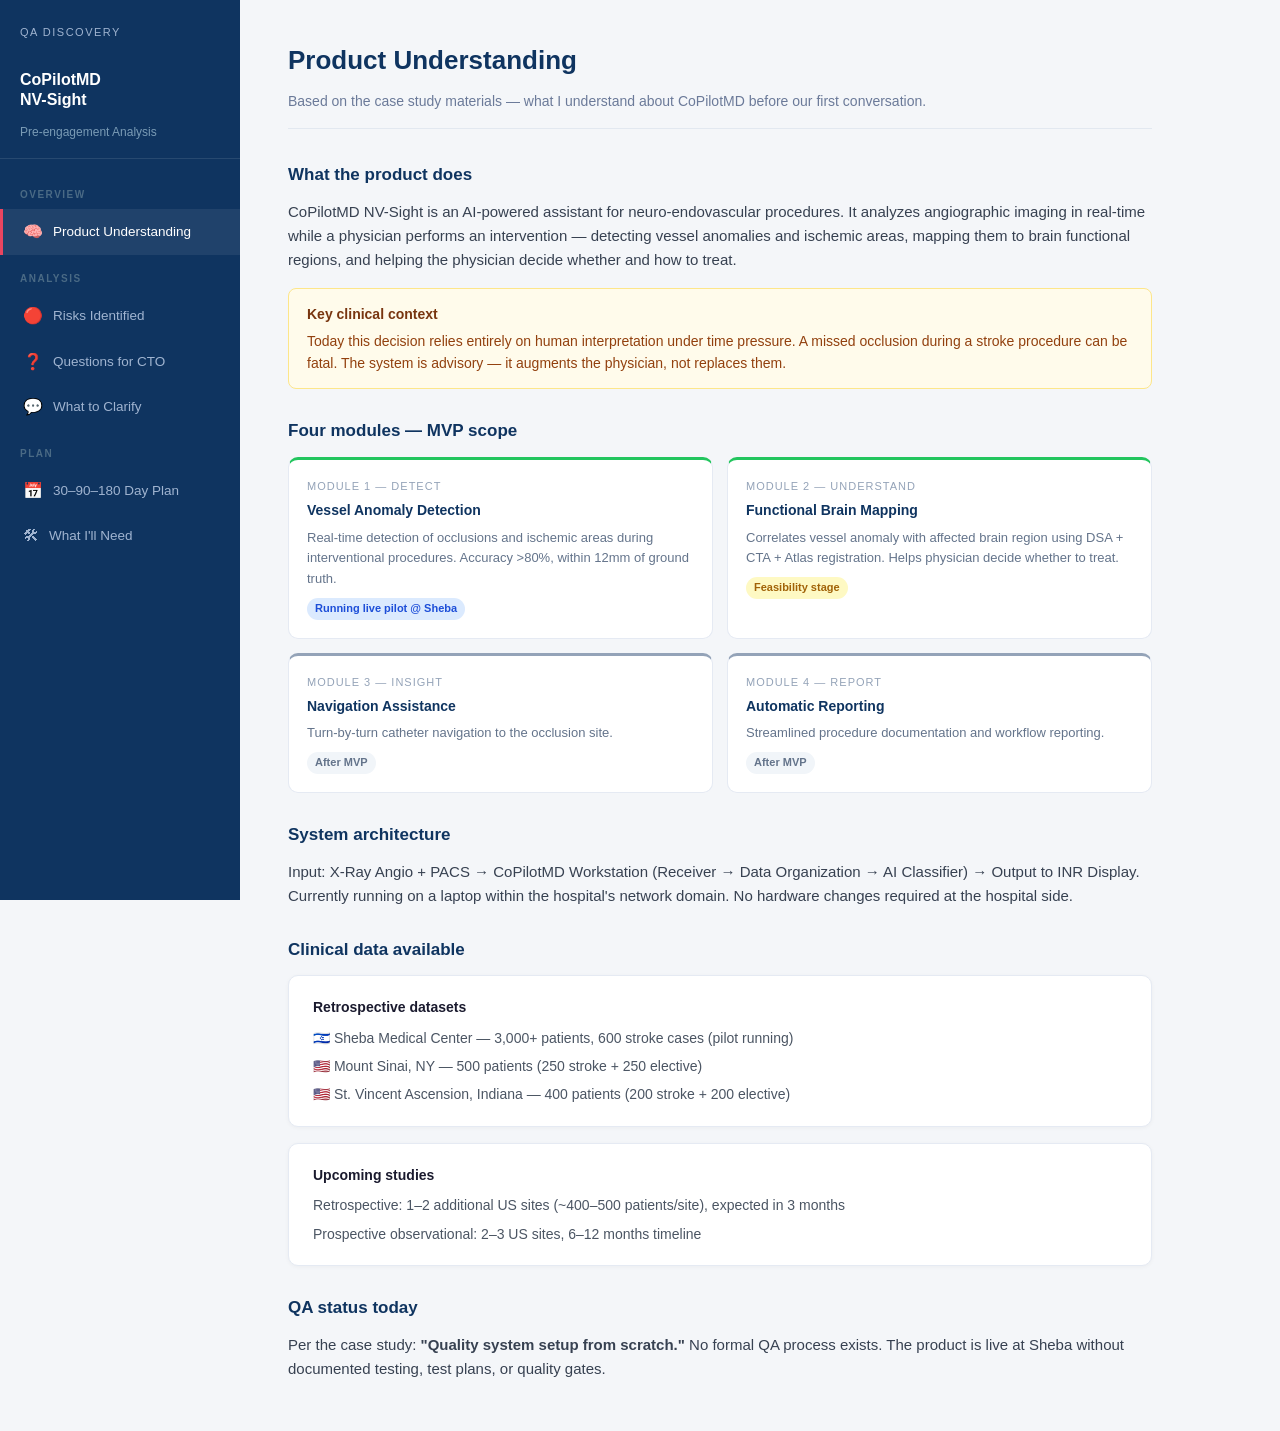
==== index.html @ 93deca75 "init" ====
<!DOCTYPE html>
<html lang="en">
<head>
  <meta charset="UTF-8" />
  <meta name="viewport" content="width=device-width, initial-scale=1.0"/>
  <title>CoPilotMD NV-Sight — QA Discovery & Analysis</title>
  <style>
    * { box-sizing: border-box; margin: 0; padding: 0; }

    body {
      font-family: -apple-system, BlinkMacSystemFont, 'Segoe UI', Roboto, sans-serif;
      background: #f4f6f9;
      color: #1a1a2e;
      font-size: 15px;
      line-height: 1.6;
    }

    /* SIDEBAR */
    .layout { display: flex; min-height: 100vh; }

    nav {
      width: 240px;
      min-width: 240px;
      background: #0f3460;
      color: #fff;
      padding: 0;
      position: sticky;
      top: 0;
      height: 100vh;
      overflow-y: auto;
    }

    .nav-header {
      padding: 24px 20px 16px;
      border-bottom: 1px solid rgba(255,255,255,0.1);
    }

    .nav-header .logo {
      font-size: 11px;
      text-transform: uppercase;
      letter-spacing: 1.5px;
      color: #a0b4d0;
      margin-bottom: 6px;
    }

    .nav-header h2 {
      font-size: 16px;
      font-weight: 700;
      color: #fff;
      line-height: 1.3;
    }

    .nav-header .subtitle {
      font-size: 12px;
      color: #7a9bb5;
      margin-top: 4px;
    }

    nav ul { list-style: none; padding: 12px 0; }

    nav ul li a {
      display: flex;
      align-items: center;
      gap: 10px;
      padding: 10px 20px;
      color: #a0b4d0;
      text-decoration: none;
      font-size: 13.5px;
      border-left: 3px solid transparent;
      transition: all 0.2s;
    }

    nav ul li a:hover,
    nav ul li a.active {
      color: #fff;
      background: rgba(255,255,255,0.07);
      border-left-color: #e94560;
    }

    nav ul li a .icon { font-size: 16px; }

    .nav-section-label {
      padding: 16px 20px 6px;
      font-size: 10px;
      text-transform: uppercase;
      letter-spacing: 1.5px;
      color: #4a6a85;
      font-weight: 600;
    }

    /* MAIN */
    main {
      flex: 1;
      padding: 40px 48px;
      max-width: 960px;
    }

    section { display: none; }
    section.active { display: block; }

    h1 {
      font-size: 26px;
      font-weight: 700;
      color: #0f3460;
      margin-bottom: 8px;
    }

    .section-desc {
      color: #6b7a99;
      margin-bottom: 32px;
      font-size: 14px;
      border-bottom: 1px solid #e2e8f0;
      padding-bottom: 16px;
    }

    h2 { font-size: 17px; font-weight: 700; color: #0f3460; margin: 28px 0 12px; }
    h3 { font-size: 14px; font-weight: 700; color: #1a1a2e; margin: 16px 0 6px; }

    p { margin-bottom: 10px; color: #374151; }

    /* CARDS */
    .card {
      background: #fff;
      border-radius: 10px;
      padding: 20px 24px;
      margin-bottom: 16px;
      border: 1px solid #e5eaf3;
      box-shadow: 0 1px 4px rgba(0,0,0,0.04);
    }

    .card-title {
      font-size: 14px;
      font-weight: 700;
      margin-bottom: 8px;
      display: flex;
      align-items: center;
      gap: 8px;
    }

    .card p { font-size: 14px; color: #4b5563; margin-bottom: 6px; }
    .card p:last-child { margin-bottom: 0; }

    /* RISKS */
    .risk-card { border-left: 4px solid #ccc; }
    .risk-card.critical { border-left-color: #ef4444; }
    .risk-card.high { border-left-color: #f59e0b; }
    .risk-card.medium { border-left-color: #3b82f6; }

    .badge {
      display: inline-block;
      font-size: 11px;
      font-weight: 700;
      padding: 2px 8px;
      border-radius: 20px;
      text-transform: uppercase;
      letter-spacing: 0.5px;
    }
    .badge.critical { background: #fee2e2; color: #dc2626; }
    .badge.high { background: #fef3c7; color: #d97706; }
    .badge.medium { background: #dbeafe; color: #2563eb; }

    .expect-box {
      background: #f0f9ff;
      border: 1px solid #bae6fd;
      border-radius: 6px;
      padding: 10px 14px;
      font-size: 13px;
      color: #0369a1;
      margin-top: 10px;
    }

    .expect-box strong { display: block; margin-bottom: 3px; color: #0c4a6e; }

    /* QUESTIONS */
    .q-priority { margin-bottom: 32px; }

    .q-card {
      background: #fff;
      border: 1px solid #e5eaf3;
      border-radius: 10px;
      padding: 18px 22px;
      margin-bottom: 12px;
      box-shadow: 0 1px 4px rgba(0,0,0,0.04);
    }

    .q-card .question {
      font-size: 14px;
      font-weight: 600;
      color: #1a1a2e;
      margin-bottom: 10px;
      font-style: italic;
    }

    .q-label {
      display: inline-flex;
      align-items: center;
      gap: 6px;
      font-size: 11px;
      font-weight: 700;
      text-transform: uppercase;
      letter-spacing: 0.5px;
      padding: 2px 8px;
      border-radius: 20px;
      margin-bottom: 10px;
    }
    .q-label.must { background: #fee2e2; color: #dc2626; }
    .q-label.important { background: #fef3c7; color: #d97706; }
    .q-label.nice { background: #dcfce7; color: #16a34a; }

    /* PLAN */
    .phase {
      background: #fff;
      border: 1px solid #e5eaf3;
      border-radius: 10px;
      margin-bottom: 16px;
      overflow: hidden;
      box-shadow: 0 1px 4px rgba(0,0,0,0.04);
    }

    .phase-header {
      padding: 14px 22px;
      font-weight: 700;
      font-size: 14px;
      display: flex;
      align-items: center;
      gap: 12px;
    }

    .phase-header.d30 { background: #eff6ff; color: #1d4ed8; }
    .phase-header.d90 { background: #f0fdf4; color: #15803d; }
    .phase-header.d180 { background: #faf5ff; color: #7e22ce; }

    .phase-body { padding: 16px 22px; }
    .phase-body ul { padding-left: 18px; }
    .phase-body ul li { font-size: 14px; color: #374151; margin-bottom: 6px; }

    .variant-tabs {
      display: flex;
      gap: 8px;
      margin-bottom: 20px;
      flex-wrap: wrap;
    }

    .vtab {
      padding: 8px 18px;
      border-radius: 6px;
      border: 2px solid #e5eaf3;
      background: #fff;
      cursor: pointer;
      font-size: 13px;
      font-weight: 600;
      color: #6b7a99;
      transition: all 0.2s;
    }
    .vtab.active { border-color: #0f3460; color: #0f3460; background: #eff6ff; }

    .variant-content { display: none; }
    .variant-content.active { display: block; }

    /* NEEDS */
    .needs-grid {
      display: grid;
      grid-template-columns: 1fr 1fr;
      gap: 16px;
      margin-bottom: 16px;
    }

    @media (max-width: 700px) {
      .needs-grid { grid-template-columns: 1fr; }
      main { padding: 24px 20px; }
      nav { width: 200px; min-width: 200px; }
    }

    /* CLARIFY */
    .clarify-item {
      background: #fff;
      border: 1px solid #e5eaf3;
      border-radius: 10px;
      padding: 18px 22px;
      margin-bottom: 12px;
    }

    .clarify-item .topic {
      font-weight: 700;
      font-size: 14px;
      color: #0f3460;
      margin-bottom: 6px;
    }

    .tag {
      display: inline-block;
      font-size: 11px;
      padding: 2px 8px;
      border-radius: 4px;
      background: #f1f5f9;
      color: #475569;
      margin-right: 6px;
      margin-bottom: 8px;
    }

    /* OVERVIEW */
    .module-grid {
      display: grid;
      grid-template-columns: 1fr 1fr;
      gap: 14px;
      margin-bottom: 24px;
    }

    .module-card {
      background: #fff;
      border: 1px solid #e5eaf3;
      border-radius: 10px;
      padding: 18px;
    }

    .module-card .num {
      font-size: 11px;
      text-transform: uppercase;
      letter-spacing: 1px;
      color: #94a3b8;
      margin-bottom: 4px;
    }

    .module-card h3 { margin: 0 0 6px; font-size: 14px; color: #0f3460; }
    .module-card p { font-size: 13px; color: #64748b; margin: 0; }

    .module-card.mvp { border-top: 3px solid #22c55e; }
    .module-card.roadmap { border-top: 3px solid #94a3b8; }

    .status-pill {
      display: inline-block;
      font-size: 11px;
      padding: 2px 8px;
      border-radius: 20px;
      font-weight: 600;
      margin-top: 8px;
    }
    .status-pill.done { background: #dcfce7; color: #16a34a; }
    .status-pill.feasibility { background: #fef9c3; color: #a16207; }
    .status-pill.pilot { background: #dbeafe; color: #1d4ed8; }
    .status-pill.after { background: #f1f5f9; color: #64748b; }

    .highlight-box {
      background: #fffbeb;
      border: 1px solid #fde68a;
      border-radius: 8px;
      padding: 14px 18px;
      margin: 16px 0;
      font-size: 14px;
      color: #92400e;
    }

    .highlight-box strong { display: block; margin-bottom: 4px; color: #78350f; }
  </style>
</head>
<body>

<div class="layout">

  <!-- SIDEBAR -->
  <nav>
    <div class="nav-header">
      <div class="logo">QA Discovery</div>
      <h2>CoPilotMD<br>NV-Sight</h2>
      <div class="subtitle">Pre-engagement Analysis</div>
    </div>
    <ul>
      <li class="nav-section-label">Overview</li>
      <li><a href="#" class="active" onclick="show('overview', this)"><span class="icon">🧠</span> Product Understanding</a></li>

      <li class="nav-section-label">Analysis</li>
      <li><a href="#" onclick="show('risks', this)"><span class="icon">🔴</span> Risks Identified</a></li>
      <li><a href="#" onclick="show('questions', this)"><span class="icon">❓</span> Questions for CTO</a></li>
      <li><a href="#" onclick="show('clarify', this)"><span class="icon">💬</span> What to Clarify</a></li>

      <li class="nav-section-label">Plan</li>
      <li><a href="#" onclick="show('plan', this)"><span class="icon">📅</span> 30–90–180 Day Plan</a></li>
      <li><a href="#" onclick="show('needs', this)"><span class="icon">🛠</span> What I'll Need</a></li>
    </ul>
  </nav>

  <!-- MAIN -->
  <main>

    <!-- OVERVIEW -->
    <section id="overview" class="active">
      <h1>Product Understanding</h1>
      <p class="section-desc">Based on the case study materials — what I understand about CoPilotMD before our first conversation.</p>

      <h2>What the product does</h2>
      <p>CoPilotMD NV-Sight is an AI-powered assistant for neuro-endovascular procedures. It analyzes angiographic imaging in real-time while a physician performs an intervention — detecting vessel anomalies and ischemic areas, mapping them to brain functional regions, and helping the physician decide whether and how to treat.</p>

      <div class="highlight-box">
        <strong>Key clinical context</strong>
        Today this decision relies entirely on human interpretation under time pressure. A missed occlusion during a stroke procedure can be fatal. The system is advisory — it augments the physician, not replaces them.
      </div>

      <h2>Four modules — MVP scope</h2>
      <div class="module-grid">
        <div class="module-card mvp">
          <div class="num">Module 1 — DETECT</div>
          <h3>Vessel Anomaly Detection</h3>
          <p>Real-time detection of occlusions and ischemic areas during interventional procedures. Accuracy &gt;80%, within 12mm of ground truth.</p>
          <span class="status-pill pilot">Running live pilot @ Sheba</span>
        </div>
        <div class="module-card mvp">
          <div class="num">Module 2 — UNDERSTAND</div>
          <h3>Functional Brain Mapping</h3>
          <p>Correlates vessel anomaly with affected brain region using DSA + CTA + Atlas registration. Helps physician decide whether to treat.</p>
          <span class="status-pill feasibility">Feasibility stage</span>
        </div>
        <div class="module-card roadmap">
          <div class="num">Module 3 — INSIGHT</div>
          <h3>Navigation Assistance</h3>
          <p>Turn-by-turn catheter navigation to the occlusion site.</p>
          <span class="status-pill after">After MVP</span>
        </div>
        <div class="module-card roadmap">
          <div class="num">Module 4 — REPORT</div>
          <h3>Automatic Reporting</h3>
          <p>Streamlined procedure documentation and workflow reporting.</p>
          <span class="status-pill after">After MVP</span>
        </div>
      </div>

      <h2>System architecture</h2>
      <p>Input: X-Ray Angio + PACS → CoPilotMD Workstation (Receiver → Data Organization → AI Classifier) → Output to INR Display. Currently running on a laptop within the hospital's network domain. No hardware changes required at the hospital side.</p>

      <h2>Clinical data available</h2>
      <div class="card">
        <div class="card-title">Retrospective datasets</div>
        <p>🇮🇱 Sheba Medical Center — 3,000+ patients, 600 stroke cases (pilot running)</p>
        <p>🇺🇸 Mount Sinai, NY — 500 patients (250 stroke + 250 elective)</p>
        <p>🇺🇸 St. Vincent Ascension, Indiana — 400 patients (200 stroke + 200 elective)</p>
      </div>
      <div class="card">
        <div class="card-title">Upcoming studies</div>
        <p>Retrospective: 1–2 additional US sites (~400–500 patients/site), expected in 3 months</p>
        <p>Prospective observational: 2–3 US sites, 6–12 months timeline</p>
      </div>

      <h2>QA status today</h2>
      <p>Per the case study: <strong>"Quality system setup from scratch."</strong> No formal QA process exists. The product is live at Sheba without documented testing, test plans, or quality gates.</p>
    </section>

    <!-- RISKS -->
    <section id="risks">
      <h1>Risks Identified</h1>
      <p class="section-desc">Based on the case study analysis — before our first conversation. Each risk has an expected answer and what it means for the QA plan.</p>

      <h2>🔴 Critical</h2>

      <div class="card risk-card critical">
        <div class="card-title"><span class="badge critical">Critical</span> Training = Validation Dataset</div>
        <p>The reported 80% accuracy may have been measured on the same data the model was trained on. If true — this number is not validated and cannot be used in an FDA submission.</p>
        <p><strong>Why it matters:</strong> FDA requires an independent validation set. US retrospective data (Mount Sinai, St. Vincent) must serve this role — and we need to confirm the model hasn't seen it during training.</p>
        <div class="expect-box">
          <strong>Expected answer from CTO:</strong>
          Likely partial overlap. This is typical for early-stage startups. Not a catastrophe — but a gap that must be closed before submission.
        </div>
      </div>

      <div class="card risk-card critical">
        <div class="card-title"><span class="badge critical">Critical</span> System in Clinic Without QA</div>
        <p>Sheba pilot is live with real patients and no formal testing documentation. Any incident — even minor — creates regulatory and reputational exposure.</p>
        <p><strong>First action:</strong> Baseline audit. Document current system state, capture all known issues from the pilot, create a formal issue log from informal feedback.</p>
        <div class="expect-box">
          <strong>Expected answer from CTO:</strong>
          "We know — that's why we're hiring." The goal is to get this acknowledged and move immediately to baseline documentation.
        </div>
      </div>

      <h2>🟡 High</h2>

      <div class="card risk-card high">
        <div class="card-title"><span class="badge high">High</span> Module 2 on Feasibility</div>
        <p>MVP requires both Module 1 and Module 2. Module 2 is still proving technical feasibility — image registration between DSA, CTA and brain atlas. If it doesn't stabilize on time, the entire MVP timeline shifts.</p>
        <div class="expect-box">
          <strong>Expected answer from CTO:</strong>
          No firm timeline. This is the honest answer for a feasibility-stage component. Plan must treat Module 2 as a milestone-gated dependency, not a fixed date.
        </div>
      </div>

      <div class="card risk-card high">
        <div class="card-title"><span class="badge high">High</span> Laptop as Production Hardware</div>
        <p>The system runs on a laptop in the hospital domain. Overheating, network loss, or freeze during a procedure is a real failure scenario. This is not a stable production environment for a medical device.</p>
        <div class="expect-box">
          <strong>Expected answer from CTO:</strong>
          Temporary solution for pilot. Need to confirm target architecture for US commercialization — dedicated on-premise server is most likely.
        </div>
      </div>

      <div class="card risk-card high">
        <div class="card-title"><span class="badge high">High</span> Each Hospital = New Integration</div>
        <p>"No hardware changes" is a marketing statement. Each US site has different PACS, different angiography systems, different network configurations. Without a site acceptance testing protocol, every new connection is a risk.</p>
        <div class="expect-box">
          <strong>Expected answer from CTO:</strong>
          Tested at Sheba, possibly 1–2 others. A formal compatibility matrix and site acceptance protocol doesn't exist yet.
        </div>
      </div>

      <h2>🔵 Medium</h2>

      <div class="card risk-card medium">
        <div class="card-title"><span class="badge medium">Medium</span> Ground Truth Annotation Status</div>
        <p>Validation requires clinically annotated data — a radiologist or neurologist confirming what the ground truth is for each case. Without completed annotation, validation cannot start.</p>
        <div class="expect-box">
          <strong>Expected answer from CTO:</strong>
          Partially annotated. This may be the critical path bottleneck for the entire validation plan.
        </div>
      </div>

      <div class="card risk-card medium">
        <div class="card-title"><span class="badge medium">Medium</span> No Regulatory Consultant</div>
        <p>No confirmed FDA or regulatory advisor on the team. Without one, QA documentation may be built in the wrong format or missing key requirements for submission.</p>
        <div class="expect-box">
          <strong>Expected answer from CTO:</strong>
          Not yet engaged. Engaging a regulatory consultant should be part of the 30-day plan.
        </div>
      </div>

      <div class="card risk-card medium">
        <div class="card-title"><span class="badge medium">Medium</span> IRB Approval & Data De-identification</div>
        <p>Using patient imaging data requires IRB approval and proper de-identification per HIPAA standards. This is a compliance prerequisite for FDA submission.</p>
        <div class="expect-box">
          <strong>Expected answer from CTO:</strong>
          Should be in place — hospitals wouldn't participate otherwise. But needs formal confirmation and documentation.
        </div>
      </div>
    </section>

    <!-- QUESTIONS -->
    <section id="questions">
      <h1>Questions for CTO</h1>
      <p class="section-desc">Prioritized questions for our first meeting. Critical ones first — these directly affect what the test assignment should contain and how the QA plan is structured.</p>

      <div class="q-priority">
        <h2>🔴 Must Ask</h2>

        <div class="q-card">
          <span class="q-label must">Must Ask</span>
          <div class="question">"What format do you expect for the test assignment — slides, document, live walkthrough?"</div>
          <div class="expect-box">
            <strong>Expected:</strong> Slides. Needed to calibrate depth and time investment before building the deliverable.
          </div>
        </div>

        <div class="q-card">
          <span class="q-label must">Must Ask</span>
          <div class="question">"Who will be in the panel — CTO only, or CEO and others?"</div>
          <div class="expect-box">
            <strong>Expected:</strong> CTO + CEO minimum. Changes the balance between technical depth and business framing.
          </div>
        </div>

        <div class="q-card">
          <span class="q-label must">Must Ask</span>
          <div class="question">"Was the model validated on the same dataset it was trained on, or an independent holdout set?"</div>
          <div class="expect-box">
            <strong>Expected:</strong> Likely same or overlapping. This is the first critical gap for FDA — must be resolved before claiming 80% accuracy in any submission.
          </div>
        </div>

        <div class="q-card">
          <span class="q-label must">Must Ask</span>
          <div class="question">"Were clinical datasets from all three sites collected under IRB approval and properly de-identified?"</div>
          <div class="expect-box">
            <strong>Expected:</strong> Yes. But needs formal confirmation — this is a compliance prerequisite, not an assumption.
          </div>
        </div>

        <div class="q-card">
          <span class="q-label must">Must Ask</span>
          <div class="question">"Do you have an FDA contact or regulatory consultant engaged, or is that still open?"</div>
          <div class="expect-box">
            <strong>Expected:</strong> Not yet. Determines how much QA will define the regulatory path vs. following an existing one.
          </div>
        </div>

        <div class="q-card">
          <span class="q-label must">Must Ask</span>
          <div class="question">"Is there a bug log or informal feedback list from the Sheba pilot — what physicians noticed, what didn't work?"</div>
          <div class="expect-box">
            <strong>Expected:</strong> Informal list in chats or in someone's head. This is the first QA backlog — real issues from real usage.
          </div>
        </div>
      </div>

      <div class="q-priority">
        <h2>🟡 Important</h2>

        <div class="q-card">
          <span class="q-label important">Important</span>
          <div class="question">"What makes up the remaining 10% until Module 1 is MVP-ready?"</div>
          <div class="expect-box">
            <strong>Expected:</strong> Edge cases or integration issues. Tells us where to focus testing first.
          </div>
        </div>

        <div class="q-card">
          <span class="q-label important">Important</span>
          <div class="question">"Is the laptop a temporary pilot solution or the target architecture for US commercialization?"</div>
          <div class="expect-box">
            <strong>Expected:</strong> Temporary. If architecture changes, performance and reliability testing must be redone.
          </div>
        </div>

        <div class="q-card">
          <span class="q-label important">Important</span>
          <div class="question">"What's the realistic timeline for Module 2 stable version — when can QA start on it?"</div>
          <div class="expect-box">
            <strong>Expected:</strong> 1–2 months, maybe more. Module 2 testing is milestone-gated, not date-gated.
          </div>
        </div>

        <div class="q-card">
          <span class="q-label important">Important</span>
          <div class="question">"Are the clinical datasets from all sites fully annotated with ground truth by clinical experts?"</div>
          <div class="expect-box">
            <strong>Expected:</strong> Partially. Annotation completion is potentially the critical path for the entire validation plan.
          </div>
        </div>

        <div class="q-card">
          <span class="q-label important">Important</span>
          <div class="question">"What's the target timeline for US commercialization?"</div>
          <div class="expect-box">
            <strong>Expected:</strong> 12–18 months. Determines what needs to be ready at 180 days vs. what can come after.
          </div>
        </div>

        <div class="q-card">
          <span class="q-label important">Important</span>
          <div class="question">"Is there a possibility to add a junior QA resource — even part-time — for the first 3 months?"</div>
          <div class="expect-box">
            <strong>Expected:</strong> Probably not. But the answer determines which of the three engagement variants is realistic.
          </div>
        </div>
      </div>

      <div class="q-priority">
        <h2>🟢 Good to Know</h2>

        <div class="q-card">
          <span class="q-label nice">Good to Know</span>
          <div class="question">"Is the 12mm from Ground Truth requirement internally defined or from a regulatory/competitor benchmark?"</div>
          <div class="expect-box">
            <strong>Expected:</strong> Internal. Needed to assess whether it aligns with FDA expectations.
          </div>
        </div>

        <div class="q-card">
          <span class="q-label nice">Good to Know</span>
          <div class="question">"Which PACS and angiography systems have you integrated with and tested so far?"</div>
          <div class="expect-box">
            <strong>Expected:</strong> Sheba configuration only. Tells us how wide the compatibility matrix needs to be for US sites.
          </div>
        </div>

        <div class="q-card">
          <span class="q-label nice">Good to Know</span>
          <div class="question">"Is the prospective observational study designed with regulatory intent, or purely clinical?"</div>
          <div class="expect-box">
            <strong>Expected:</strong> Purely clinical for now. If structured correctly from the start, it can feed the FDA submission package.
          </div>
        </div>
      </div>
    </section>

    <!-- CLARIFY -->
    <section id="clarify">
      <h1>What to Clarify at the Meeting</h1>
      <p class="section-desc">Topics to address upfront — shows product understanding and sets honest expectations for both sides.</p>

      <div class="clarify-item">
        <div class="topic">Scope of the role — what do you actually need first?</div>
        <span class="tag">Expectation alignment</span>
        <p>I see multiple layers of work: regulatory QA for FDA submission, clinical data validation, standard QA process for the team, and operational testing of the running pilot. All important — but not all at once.</p>
        <p><strong>My question:</strong> What's critical in the first 30 days and what can wait? Your answer determines the plan variant.</p>
      </div>

      <div class="clarify-item">
        <div class="topic">The Sheba pilot — asset and risk simultaneously</div>
        <span class="tag">Immediate action</span>
        <p>Running live without documented QA is a regulatory exposure. First action is a baseline audit — document current state, capture all known issues, create a formal log from informal feedback. This is protection, not criticism.</p>
      </div>

      <div class="clarify-item">
        <div class="topic">Patient data compliance</div>
        <span class="tag">Compliance</span>
        <p>Using patient imaging data from three hospitals requires IRB approval and HIPAA-compliant de-identification. Before building a validation protocol, we need confirmation this is in place. If not — it's the first thing to fix.</p>
      </div>

      <div class="clarify-item">
        <div class="topic">Regulatory consultant — who defines what FDA needs?</div>
        <span class="tag">Regulatory</span>
        <p>I build the QA system. A regulatory consultant tells us what FDA needs to see in the submission package. Without that input, there's a risk of building the right documents in the wrong format. Engaging one should be part of the 30-day plan.</p>
      </div>

      <div class="clarify-item">
        <div class="topic">If they ask "how long will this take?"</div>
        <span class="tag">Timeline</span>
        <p>The right question is not how long — it's what do you need by when. Three options depending on available resources. All lead to submission-readiness, but at different speeds and with different tradeoffs.</p>
      </div>
    </section>

    <!-- PLAN -->
    <section id="plan">
      <h1>30–90–180 Day Plan</h1>
      <p class="section-desc">Three variants depending on available resources. All lead to FDA submission-readiness. The right choice depends on team structure and what's critical first.</p>

      <div class="variant-tabs">
        <div class="vtab active" onclick="showVariant('a', this)">Variant A — Regulatory First</div>
        <div class="vtab" onclick="showVariant('b', this)">Variant B — QA Process First</div>
        <div class="vtab" onclick="showVariant('c', this)">Variant C — Parallel Tracks</div>
      </div>

      <!-- VARIANT A -->
      <div class="variant-content active" id="va">
        <div class="highlight-box">
          <strong>Best when:</strong> FDA submission is the #1 priority and no junior QA resource is available. Team accepts 2 months without a formal QA process in exchange for faster regulatory readiness.
        </div>

        <div class="phase">
          <div class="phase-header d30">📅 Days 1–30 — Discovery + Regulatory Foundation</div>
          <div class="phase-body">
            <ul>
              <li>Deep product discovery — architecture, data pipeline, clinical use cases</li>
              <li>Baseline audit of Sheba pilot — document current state, capture known issues</li>
              <li>Study FDA SaMD guidance, IEC 62304, ISO 14971 — understand what's required</li>
              <li>Engage regulatory consultant — confirm submission path and format</li>
              <li>Draft Risk Management Plan skeleton (ISO 14971)</li>
            </ul>
            <p style="margin-top:12px; font-size:13px; color:#6b7a99;"><em>Why this long: regulatory is a new domain. Month 1 is an investment in building the right foundation. Without understanding FDA requirements, every document may need to be rewritten.</em></p>
          </div>
        </div>

        <div class="phase">
          <div class="phase-header d90">📅 Days 31–90 — QMS + Validation Protocol</div>
          <div class="phase-body">
            <ul>
              <li>Quality Management System operational — SOPs, document control, change management</li>
              <li>Risk Management File in draft (ISO 14971)</li>
              <li>Traceability Matrix: requirements → design → verification → validation</li>
              <li>Validation Protocol for Module 1a ready</li>
              <li>Run validation on independent US datasets (Mount Sinai, St. Vincent)</li>
              <li>Standard QA process for team (bug tracking, severity matrix, release criteria)</li>
            </ul>
            <p style="margin-top:12px; font-size:13px; color:#6b7a99;"><em>Clinical data annotation timeline affects this — if ground truth isn't complete, validation can't run. This may be the critical path bottleneck.</em></p>
          </div>
        </div>

        <div class="phase">
          <div class="phase-header d180">📅 Days 91–180 — Submission-Ready Package</div>
          <div class="phase-body">
            <ul>
              <li>Clinical validation complete — reports ready for Module 1a (and Module 2 if stable)</li>
              <li>Design History File (DHF) complete</li>
              <li>Pre-submission meeting with FDA</li>
              <li>510(k) submission package assembled</li>
              <li>Site Acceptance Testing Protocol ready for US hospital onboarding</li>
            </ul>
          </div>
        </div>
      </div>

      <!-- VARIANT B -->
      <div class="variant-content" id="vb">
        <div class="highlight-box">
          <strong>Best when:</strong> Team needs a working QA process immediately. Regulatory path can follow. Note: FDA submission will come ~3 months later than Variant A. Not recommended as primary path.
        </div>

        <div class="phase">
          <div class="phase-header d30">📅 Days 1–30 — QA Process Live</div>
          <div class="phase-body">
            <ul>
              <li>Test Strategy agreed and signed off</li>
              <li>Bug tracking configured — workflows, severity matrix, reporting</li>
              <li>Bug reporting standards documented</li>
              <li>Baseline audit of Sheba pilot</li>
              <li>First test cases for Module 1a core flow</li>
            </ul>
          </div>
        </div>

        <div class="phase">
          <div class="phase-header d90">📅 Days 31–90 — Full QA Process + First Metrics</div>
          <div class="phase-body">
            <ul>
              <li>Test plans and test cases for all MVP scope (Module 1a + Module 2 when stable)</li>
              <li>Release readiness criteria agreed</li>
              <li>Baseline metrics established (defect escape rate, coverage, regression pass rate)</li>
              <li>Begin regulatory study — what FDA needs and in what format</li>
            </ul>
          </div>
        </div>

        <div class="phase">
          <div class="phase-header d180">📅 Days 91–180 — QMS + Validation Start</div>
          <div class="phase-body">
            <ul>
              <li>QMS established (starts ~month 3–4)</li>
              <li>Validation protocol ready and running</li>
              <li>FDA submission readiness: months 9–10 (not 6–7)</li>
            </ul>
            <p style="margin-top:12px; font-size:13px; color:#dc2626;"><em>⚠️ This variant delays FDA submission by ~3 months compared to Variant A. Likely not acceptable given US commercialization timeline.</em></p>
          </div>
        </div>
      </div>

      <!-- VARIANT C -->
      <div class="variant-content" id="vc">
        <div class="highlight-box">
          <strong>Best when:</strong> A junior QA resource can be added. Optimal outcome — regulatory and operational QA run in parallel. Same submission timeline as Variant A with a working QA process from day 30.
        </div>

        <div class="phase">
          <div class="phase-header d30">📅 Days 1–30 — Two Tracks in Parallel</div>
          <div class="phase-body">
            <ul>
              <li><strong>Track 1 (Me):</strong> Regulatory discovery, baseline audit, Risk Management Plan skeleton</li>
              <li><strong>Track 2 (Junior QA under my guidance):</strong> Bug tracking setup, first test cases from my templates, standard QA process</li>
            </ul>
            <p style="margin-top:12px; font-size:13px; color:#6b7a99;"><em>Junior QA needs from day 1. Without that resource this variant doesn't work — fall back to Variant A.</em></p>
          </div>
        </div>

        <div class="phase">
          <div class="phase-header d90">📅 Days 31–90 — Both Tracks Running</div>
          <div class="phase-body">
            <ul>
              <li>QMS operational + Validation Protocol ready (Track 1)</li>
              <li>Full QA process running, metrics baseline established (Track 2)</li>
              <li>Clinical validation running on US datasets</li>
            </ul>
          </div>
        </div>

        <div class="phase">
          <div class="phase-header d180">📅 Days 91–180 — Submission-Ready + Handoff</div>
          <div class="phase-body">
            <ul>
              <li>DHF complete, submission package ready</li>
              <li>Trained junior QA continues operational work in part-time phase</li>
              <li>Same FDA readiness timeline as Variant A</li>
            </ul>
          </div>
        </div>
      </div>
    </section>

    <!-- NEEDS -->
    <section id="needs">
      <h1>What I'll Need</h1>
      <p class="section-desc">To build a QA plan that actually works — these are the resources, access, and people required from day one.</p>

      <h2>People</h2>
      <div class="needs-grid">
        <div class="card">
          <div class="card-title">🩺 Clinical Expert</div>
          <p>Single source of truth for clinical correctness. Who is the physician/radiologist who approves that a functional brain mapping output is clinically correct — not just algorithmically accurate? This person is essential for validation.</p>
        </div>
        <div class="card">
          <div class="card-title">⚖️ Regulatory Consultant</div>
          <p>They define what FDA needs in the submission package. I build the QA system that produces it. Without this person, there's a risk of building correct documents in the wrong format.</p>
        </div>
        <div class="card">
          <div class="card-title">👨‍💻 Engineering Access</div>
          <p>Direct access to developers to understand the pipeline architecture — Receiver, Organization, AI Classifier, Output. Need to understand failure modes at each stage.</p>
        </div>
        <div class="card">
          <div class="card-title">👶 Junior QA (Variant C only)</div>
          <p>To run parallel tracks — operational QA process while I focus on regulatory. Even part-time for 3 months would significantly accelerate the plan.</p>
        </div>
      </div>

      <h2>Data & Systems</h2>
      <div class="needs-grid">
        <div class="card">
          <div class="card-title">🗄️ Retrospective Data Access</div>
          <p>Access to the datasets from all three sites — Sheba, Mount Sinai, St. Vincent. With annotation status and IRB documentation confirmed.</p>
        </div>
        <div class="card">
          <div class="card-title">🖥️ Test Environment</div>
          <p>Dedicated test instance with the same hardware configuration as Sheba production. Cannot test on the live clinical system. Even remote access to a replica machine works.</p>
        </div>
        <div class="card">
          <div class="card-title">🐛 Bug Tracking Tool</div>
          <p>Jira or equivalent — configured for QA workflows, severity/priority matrix, and reporting. If already exists, needs QA-specific configuration.</p>
        </div>
        <div class="card">
          <div class="card-title">📋 Existing Documentation</div>
          <p>Everything that exists — product requirements, architectural diagrams, clinical study protocols, IRB approvals, any informal test notes. Starting point for remediation.</p>
        </div>
      </div>

      <h2>Reference Access</h2>
      <div class="card">
        <div class="card-title">🔍 Competitor Product Access</div>
        <p>AiDOC, Viz.ai are mentioned as UX benchmarks in the product requirements. Need at minimum their documentation, demo access, or FDA 510(k) public filings to understand what "substantial equivalence" means for our submission. Public 510(k) summaries are available on FDA website — these are free and very informative.</p>
      </div>
    </section>

  </main>
</div>

<script>
  function show(id, el) {
    document.querySelectorAll('section').forEach(s => s.classList.remove('active'));
    document.querySelectorAll('nav a').forEach(a => a.classList.remove('active'));
    document.getElementById(id).classList.add('active');
    el.classList.add('active');
    event.preventDefault();
  }

  function showVariant(v, el) {
    document.querySelectorAll('.variant-content').forEach(c => c.classList.remove('active'));
    document.querySelectorAll('.vtab').forEach(t => t.classList.remove('active'));
    document.getElementById('v' + v).classList.add('active');
    el.classList.add('active');
  }
</script>

</body>
</html>
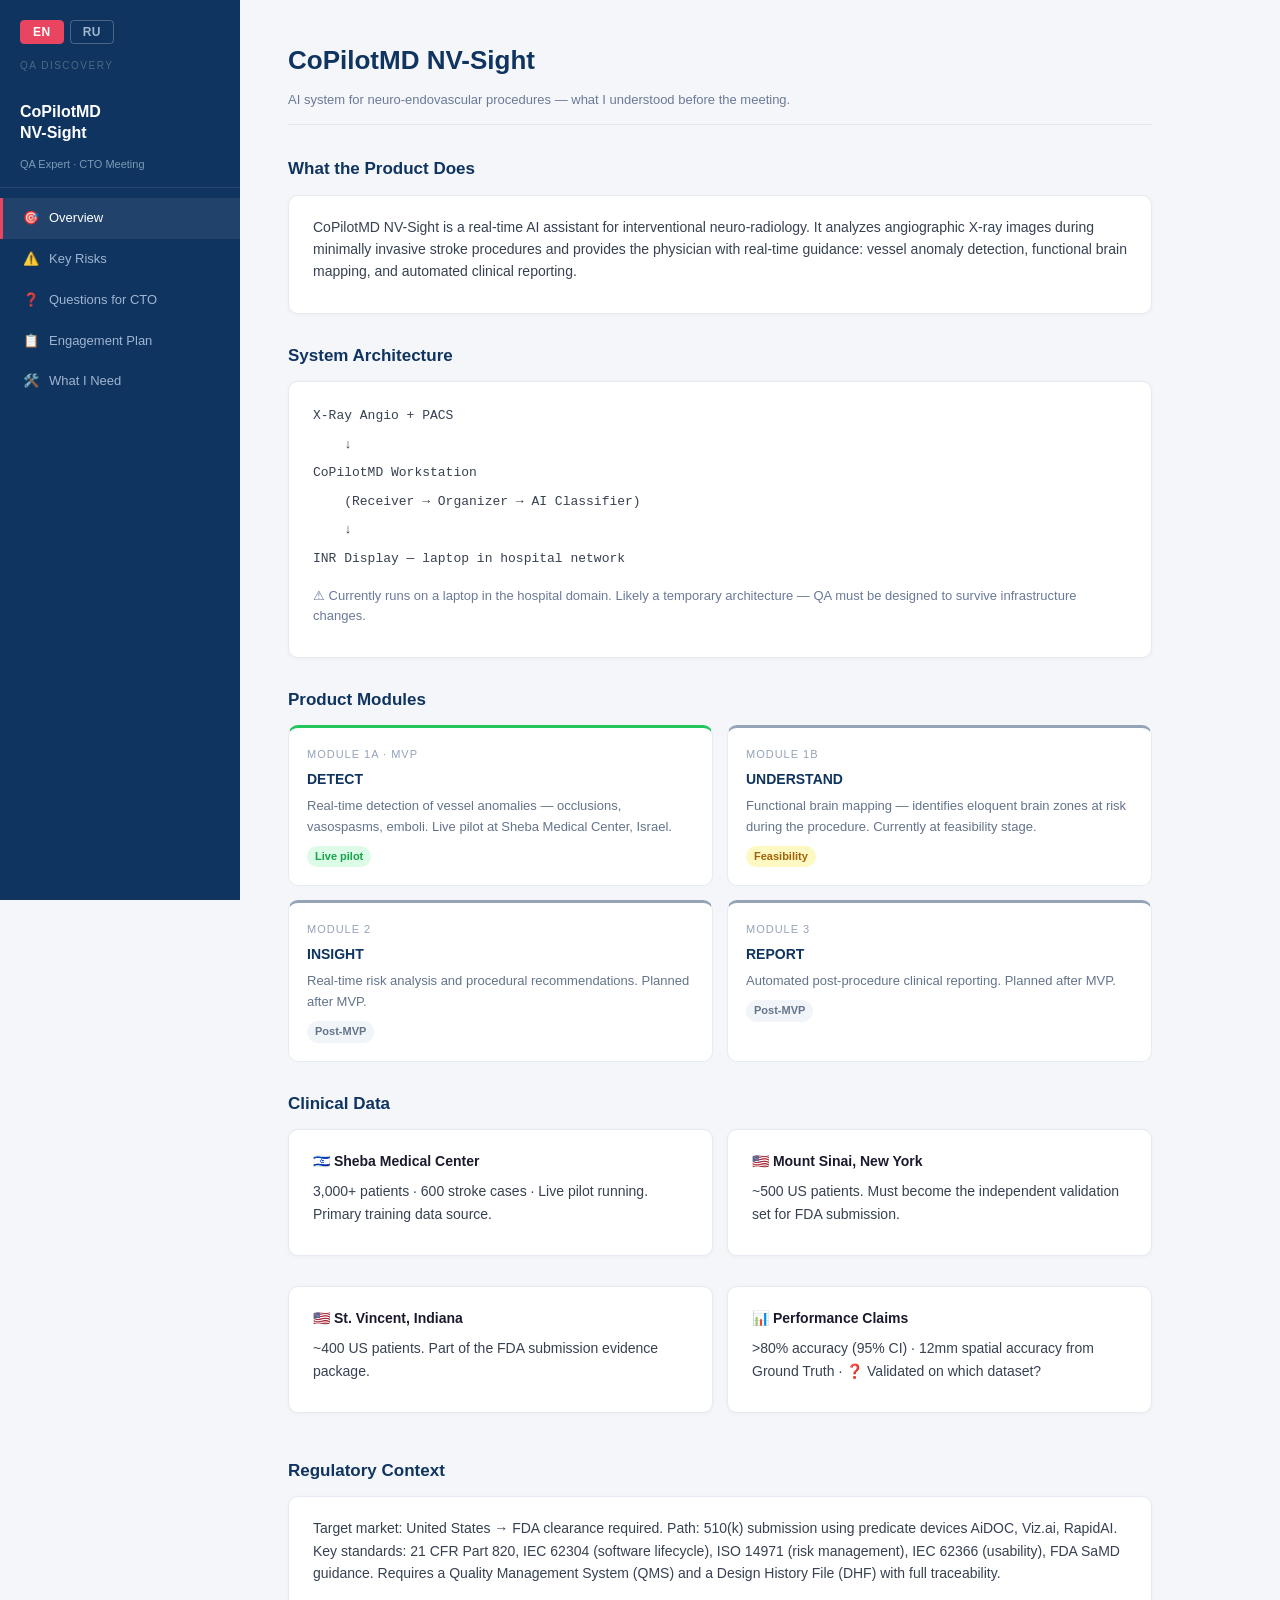
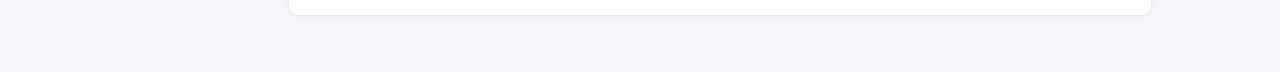
==== commit 08d3448d: "Add bilingual EN/RU support with app.js" ====
--- a/index.html
+++ b/index.html
@@ -3,923 +3,25 @@
 <head>
   <meta charset="UTF-8" />
   <meta name="viewport" content="width=device-width, initial-scale=1.0"/>
-  <title>CoPilotMD NV-Sight — QA Discovery & Analysis</title>
-  <style>
-    * { box-sizing: border-box; margin: 0; padding: 0; }
-
-    body {
-      font-family: -apple-system, BlinkMacSystemFont, 'Segoe UI', Roboto, sans-serif;
-      background: #f4f6f9;
-      color: #1a1a2e;
-      font-size: 15px;
-      line-height: 1.6;
-    }
-
-    /* SIDEBAR */
-    .layout { display: flex; min-height: 100vh; }
-
-    nav {
-      width: 240px;
-      min-width: 240px;
-      background: #0f3460;
-      color: #fff;
-      padding: 0;
-      position: sticky;
-      top: 0;
-      height: 100vh;
-      overflow-y: auto;
-    }
-
-    .nav-header {
-      padding: 24px 20px 16px;
-      border-bottom: 1px solid rgba(255,255,255,0.1);
-    }
-
-    .nav-header .logo {
-      font-size: 11px;
-      text-transform: uppercase;
-      letter-spacing: 1.5px;
-      color: #a0b4d0;
-      margin-bottom: 6px;
-    }
-
-    .nav-header h2 {
-      font-size: 16px;
-      font-weight: 700;
-      color: #fff;
-      line-height: 1.3;
-    }
-
-    .nav-header .subtitle {
-      font-size: 12px;
-      color: #7a9bb5;
-      margin-top: 4px;
-    }
-
-    nav ul { list-style: none; padding: 12px 0; }
-
-    nav ul li a {
-      display: flex;
-      align-items: center;
-      gap: 10px;
-      padding: 10px 20px;
-      color: #a0b4d0;
-      text-decoration: none;
-      font-size: 13.5px;
-      border-left: 3px solid transparent;
-      transition: all 0.2s;
-    }
-
-    nav ul li a:hover,
-    nav ul li a.active {
-      color: #fff;
-      background: rgba(255,255,255,0.07);
-      border-left-color: #e94560;
-    }
-
-    nav ul li a .icon { font-size: 16px; }
-
-    .nav-section-label {
-      padding: 16px 20px 6px;
-      font-size: 10px;
-      text-transform: uppercase;
-      letter-spacing: 1.5px;
-      color: #4a6a85;
-      font-weight: 600;
-    }
-
-    /* MAIN */
-    main {
-      flex: 1;
-      padding: 40px 48px;
-      max-width: 960px;
-    }
-
-    section { display: none; }
-    section.active { display: block; }
-
-    h1 {
-      font-size: 26px;
-      font-weight: 700;
-      color: #0f3460;
-      margin-bottom: 8px;
-    }
-
-    .section-desc {
-      color: #6b7a99;
-      margin-bottom: 32px;
-      font-size: 14px;
-      border-bottom: 1px solid #e2e8f0;
-      padding-bottom: 16px;
-    }
-
-    h2 { font-size: 17px; font-weight: 700; color: #0f3460; margin: 28px 0 12px; }
-    h3 { font-size: 14px; font-weight: 700; color: #1a1a2e; margin: 16px 0 6px; }
-
-    p { margin-bottom: 10px; color: #374151; }
-
-    /* CARDS */
-    .card {
-      background: #fff;
-      border-radius: 10px;
-      padding: 20px 24px;
-      margin-bottom: 16px;
-      border: 1px solid #e5eaf3;
-      box-shadow: 0 1px 4px rgba(0,0,0,0.04);
-    }
-
-    .card-title {
-      font-size: 14px;
-      font-weight: 700;
-      margin-bottom: 8px;
-      display: flex;
-      align-items: center;
-      gap: 8px;
-    }
-
-    .card p { font-size: 14px; color: #4b5563; margin-bottom: 6px; }
-    .card p:last-child { margin-bottom: 0; }
-
-    /* RISKS */
-    .risk-card { border-left: 4px solid #ccc; }
-    .risk-card.critical { border-left-color: #ef4444; }
-    .risk-card.high { border-left-color: #f59e0b; }
-    .risk-card.medium { border-left-color: #3b82f6; }
-
-    .badge {
-      display: inline-block;
-      font-size: 11px;
-      font-weight: 700;
-      padding: 2px 8px;
-      border-radius: 20px;
-      text-transform: uppercase;
-      letter-spacing: 0.5px;
-    }
-    .badge.critical { background: #fee2e2; color: #dc2626; }
-    .badge.high { background: #fef3c7; color: #d97706; }
-    .badge.medium { background: #dbeafe; color: #2563eb; }
-
-    .expect-box {
-      background: #f0f9ff;
-      border: 1px solid #bae6fd;
-      border-radius: 6px;
-      padding: 10px 14px;
-      font-size: 13px;
-      color: #0369a1;
-      margin-top: 10px;
-    }
-
-    .expect-box strong { display: block; margin-bottom: 3px; color: #0c4a6e; }
-
-    /* QUESTIONS */
-    .q-priority { margin-bottom: 32px; }
-
-    .q-card {
-      background: #fff;
-      border: 1px solid #e5eaf3;
-      border-radius: 10px;
-      padding: 18px 22px;
-      margin-bottom: 12px;
-      box-shadow: 0 1px 4px rgba(0,0,0,0.04);
-    }
-
-    .q-card .question {
-      font-size: 14px;
-      font-weight: 600;
-      color: #1a1a2e;
-      margin-bottom: 10px;
-      font-style: italic;
-    }
-
-    .q-label {
-      display: inline-flex;
-      align-items: center;
-      gap: 6px;
-      font-size: 11px;
-      font-weight: 700;
-      text-transform: uppercase;
-      letter-spacing: 0.5px;
-      padding: 2px 8px;
-      border-radius: 20px;
-      margin-bottom: 10px;
-    }
-    .q-label.must { background: #fee2e2; color: #dc2626; }
-    .q-label.important { background: #fef3c7; color: #d97706; }
-    .q-label.nice { background: #dcfce7; color: #16a34a; }
-
-    /* PLAN */
-    .phase {
-      background: #fff;
-      border: 1px solid #e5eaf3;
-      border-radius: 10px;
-      margin-bottom: 16px;
-      overflow: hidden;
-      box-shadow: 0 1px 4px rgba(0,0,0,0.04);
-    }
-
-    .phase-header {
-      padding: 14px 22px;
-      font-weight: 700;
-      font-size: 14px;
-      display: flex;
-      align-items: center;
-      gap: 12px;
-    }
-
-    .phase-header.d30 { background: #eff6ff; color: #1d4ed8; }
-    .phase-header.d90 { background: #f0fdf4; color: #15803d; }
-    .phase-header.d180 { background: #faf5ff; color: #7e22ce; }
-
-    .phase-body { padding: 16px 22px; }
-    .phase-body ul { padding-left: 18px; }
-    .phase-body ul li { font-size: 14px; color: #374151; margin-bottom: 6px; }
-
-    .variant-tabs {
-      display: flex;
-      gap: 8px;
-      margin-bottom: 20px;
-      flex-wrap: wrap;
-    }
-
-    .vtab {
-      padding: 8px 18px;
-      border-radius: 6px;
-      border: 2px solid #e5eaf3;
-      background: #fff;
-      cursor: pointer;
-      font-size: 13px;
-      font-weight: 600;
-      color: #6b7a99;
-      transition: all 0.2s;
-    }
-    .vtab.active { border-color: #0f3460; color: #0f3460; background: #eff6ff; }
-
-    .variant-content { display: none; }
-    .variant-content.active { display: block; }
-
-    /* NEEDS */
-    .needs-grid {
-      display: grid;
-      grid-template-columns: 1fr 1fr;
-      gap: 16px;
-      margin-bottom: 16px;
-    }
-
-    @media (max-width: 700px) {
-      .needs-grid { grid-template-columns: 1fr; }
-      main { padding: 24px 20px; }
-      nav { width: 200px; min-width: 200px; }
-    }
-
-    /* CLARIFY */
-    .clarify-item {
-      background: #fff;
-      border: 1px solid #e5eaf3;
-      border-radius: 10px;
-      padding: 18px 22px;
-      margin-bottom: 12px;
-    }
-
-    .clarify-item .topic {
-      font-weight: 700;
-      font-size: 14px;
-      color: #0f3460;
-      margin-bottom: 6px;
-    }
-
-    .tag {
-      display: inline-block;
-      font-size: 11px;
-      padding: 2px 8px;
-      border-radius: 4px;
-      background: #f1f5f9;
-      color: #475569;
-      margin-right: 6px;
-      margin-bottom: 8px;
-    }
-
-    /* OVERVIEW */
-    .module-grid {
-      display: grid;
-      grid-template-columns: 1fr 1fr;
-      gap: 14px;
-      margin-bottom: 24px;
-    }
-
-    .module-card {
-      background: #fff;
-      border: 1px solid #e5eaf3;
-      border-radius: 10px;
-      padding: 18px;
-    }
-
-    .module-card .num {
-      font-size: 11px;
-      text-transform: uppercase;
-      letter-spacing: 1px;
-      color: #94a3b8;
-      margin-bottom: 4px;
-    }
-
-    .module-card h3 { margin: 0 0 6px; font-size: 14px; color: #0f3460; }
-    .module-card p { font-size: 13px; color: #64748b; margin: 0; }
-
-    .module-card.mvp { border-top: 3px solid #22c55e; }
-    .module-card.roadmap { border-top: 3px solid #94a3b8; }
-
-    .status-pill {
-      display: inline-block;
-      font-size: 11px;
-      padding: 2px 8px;
-      border-radius: 20px;
-      font-weight: 600;
-      margin-top: 8px;
-    }
-    .status-pill.done { background: #dcfce7; color: #16a34a; }
-    .status-pill.feasibility { background: #fef9c3; color: #a16207; }
-    .status-pill.pilot { background: #dbeafe; color: #1d4ed8; }
-    .status-pill.after { background: #f1f5f9; color: #64748b; }
-
-    .highlight-box {
-      background: #fffbeb;
-      border: 1px solid #fde68a;
-      border-radius: 8px;
-      padding: 14px 18px;
-      margin: 16px 0;
-      font-size: 14px;
-      color: #92400e;
-    }
-
-    .highlight-box strong { display: block; margin-bottom: 4px; color: #78350f; }
-  </style>
+  <title>CoPilotMD NV-Sight — QA Discovery</title>
+  <link rel="stylesheet" href="styles.css" />
 </head>
 <body>
-
 <div class="layout">
-
-  <!-- SIDEBAR -->
-  <nav>
+  <nav id="sidebar">
     <div class="nav-header">
+      <div class="lang-switch">
+        <button id="btn-en" class="lang-btn active" onclick="switchLang('en')">EN</button>
+        <button id="btn-ru" class="lang-btn" onclick="switchLang('ru')">RU</button>
+      </div>
       <div class="logo">QA Discovery</div>
       <h2>CoPilotMD<br>NV-Sight</h2>
-      <div class="subtitle">Pre-engagement Analysis</div>
+      <div class="subtitle" id="nav-subtitle"></div>
     </div>
-    <ul>
-      <li class="nav-section-label">Overview</li>
-      <li><a href="#" class="active" onclick="show('overview', this)"><span class="icon">🧠</span> Product Understanding</a></li>
-
-      <li class="nav-section-label">Analysis</li>
-      <li><a href="#" onclick="show('risks', this)"><span class="icon">🔴</span> Risks Identified</a></li>
-      <li><a href="#" onclick="show('questions', this)"><span class="icon">❓</span> Questions for CTO</a></li>
-      <li><a href="#" onclick="show('clarify', this)"><span class="icon">💬</span> What to Clarify</a></li>
-
-      <li class="nav-section-label">Plan</li>
-      <li><a href="#" onclick="show('plan', this)"><span class="icon">📅</span> 30–90–180 Day Plan</a></li>
-      <li><a href="#" onclick="show('needs', this)"><span class="icon">🛠</span> What I'll Need</a></li>
-    </ul>
+    <ul id="nav-list"></ul>
   </nav>
-
-  <!-- MAIN -->
-  <main>
-
-    <!-- OVERVIEW -->
-    <section id="overview" class="active">
-      <h1>Product Understanding</h1>
-      <p class="section-desc">Based on the case study materials — what I understand about CoPilotMD before our first conversation.</p>
-
-      <h2>What the product does</h2>
-      <p>CoPilotMD NV-Sight is an AI-powered assistant for neuro-endovascular procedures. It analyzes angiographic imaging in real-time while a physician performs an intervention — detecting vessel anomalies and ischemic areas, mapping them to brain functional regions, and helping the physician decide whether and how to treat.</p>
-
-      <div class="highlight-box">
-        <strong>Key clinical context</strong>
-        Today this decision relies entirely on human interpretation under time pressure. A missed occlusion during a stroke procedure can be fatal. The system is advisory — it augments the physician, not replaces them.
-      </div>
-
-      <h2>Four modules — MVP scope</h2>
-      <div class="module-grid">
-        <div class="module-card mvp">
-          <div class="num">Module 1 — DETECT</div>
-          <h3>Vessel Anomaly Detection</h3>
-          <p>Real-time detection of occlusions and ischemic areas during interventional procedures. Accuracy &gt;80%, within 12mm of ground truth.</p>
-          <span class="status-pill pilot">Running live pilot @ Sheba</span>
-        </div>
-        <div class="module-card mvp">
-          <div class="num">Module 2 — UNDERSTAND</div>
-          <h3>Functional Brain Mapping</h3>
-          <p>Correlates vessel anomaly with affected brain region using DSA + CTA + Atlas registration. Helps physician decide whether to treat.</p>
-          <span class="status-pill feasibility">Feasibility stage</span>
-        </div>
-        <div class="module-card roadmap">
-          <div class="num">Module 3 — INSIGHT</div>
-          <h3>Navigation Assistance</h3>
-          <p>Turn-by-turn catheter navigation to the occlusion site.</p>
-          <span class="status-pill after">After MVP</span>
-        </div>
-        <div class="module-card roadmap">
-          <div class="num">Module 4 — REPORT</div>
-          <h3>Automatic Reporting</h3>
-          <p>Streamlined procedure documentation and workflow reporting.</p>
-          <span class="status-pill after">After MVP</span>
-        </div>
-      </div>
-
-      <h2>System architecture</h2>
-      <p>Input: X-Ray Angio + PACS → CoPilotMD Workstation (Receiver → Data Organization → AI Classifier) → Output to INR Display. Currently running on a laptop within the hospital's network domain. No hardware changes required at the hospital side.</p>
-
-      <h2>Clinical data available</h2>
-      <div class="card">
-        <div class="card-title">Retrospective datasets</div>
-        <p>🇮🇱 Sheba Medical Center — 3,000+ patients, 600 stroke cases (pilot running)</p>
-        <p>🇺🇸 Mount Sinai, NY — 500 patients (250 stroke + 250 elective)</p>
-        <p>🇺🇸 St. Vincent Ascension, Indiana — 400 patients (200 stroke + 200 elective)</p>
-      </div>
-      <div class="card">
-        <div class="card-title">Upcoming studies</div>
-        <p>Retrospective: 1–2 additional US sites (~400–500 patients/site), expected in 3 months</p>
-        <p>Prospective observational: 2–3 US sites, 6–12 months timeline</p>
-      </div>
-
-      <h2>QA status today</h2>
-      <p>Per the case study: <strong>"Quality system setup from scratch."</strong> No formal QA process exists. The product is live at Sheba without documented testing, test plans, or quality gates.</p>
-    </section>
-
-    <!-- RISKS -->
-    <section id="risks">
-      <h1>Risks Identified</h1>
-      <p class="section-desc">Based on the case study analysis — before our first conversation. Each risk has an expected answer and what it means for the QA plan.</p>
-
-      <h2>🔴 Critical</h2>
-
-      <div class="card risk-card critical">
-        <div class="card-title"><span class="badge critical">Critical</span> Training = Validation Dataset</div>
-        <p>The reported 80% accuracy may have been measured on the same data the model was trained on. If true — this number is not validated and cannot be used in an FDA submission.</p>
-        <p><strong>Why it matters:</strong> FDA requires an independent validation set. US retrospective data (Mount Sinai, St. Vincent) must serve this role — and we need to confirm the model hasn't seen it during training.</p>
-        <div class="expect-box">
-          <strong>Expected answer from CTO:</strong>
-          Likely partial overlap. This is typical for early-stage startups. Not a catastrophe — but a gap that must be closed before submission.
-        </div>
-      </div>
-
-      <div class="card risk-card critical">
-        <div class="card-title"><span class="badge critical">Critical</span> System in Clinic Without QA</div>
-        <p>Sheba pilot is live with real patients and no formal testing documentation. Any incident — even minor — creates regulatory and reputational exposure.</p>
-        <p><strong>First action:</strong> Baseline audit. Document current system state, capture all known issues from the pilot, create a formal issue log from informal feedback.</p>
-        <div class="expect-box">
-          <strong>Expected answer from CTO:</strong>
-          "We know — that's why we're hiring." The goal is to get this acknowledged and move immediately to baseline documentation.
-        </div>
-      </div>
-
-      <h2>🟡 High</h2>
-
-      <div class="card risk-card high">
-        <div class="card-title"><span class="badge high">High</span> Module 2 on Feasibility</div>
-        <p>MVP requires both Module 1 and Module 2. Module 2 is still proving technical feasibility — image registration between DSA, CTA and brain atlas. If it doesn't stabilize on time, the entire MVP timeline shifts.</p>
-        <div class="expect-box">
-          <strong>Expected answer from CTO:</strong>
-          No firm timeline. This is the honest answer for a feasibility-stage component. Plan must treat Module 2 as a milestone-gated dependency, not a fixed date.
-        </div>
-      </div>
-
-      <div class="card risk-card high">
-        <div class="card-title"><span class="badge high">High</span> Laptop as Production Hardware</div>
-        <p>The system runs on a laptop in the hospital domain. Overheating, network loss, or freeze during a procedure is a real failure scenario. This is not a stable production environment for a medical device.</p>
-        <div class="expect-box">
-          <strong>Expected answer from CTO:</strong>
-          Temporary solution for pilot. Need to confirm target architecture for US commercialization — dedicated on-premise server is most likely.
-        </div>
-      </div>
-
-      <div class="card risk-card high">
-        <div class="card-title"><span class="badge high">High</span> Each Hospital = New Integration</div>
-        <p>"No hardware changes" is a marketing statement. Each US site has different PACS, different angiography systems, different network configurations. Without a site acceptance testing protocol, every new connection is a risk.</p>
-        <div class="expect-box">
-          <strong>Expected answer from CTO:</strong>
-          Tested at Sheba, possibly 1–2 others. A formal compatibility matrix and site acceptance protocol doesn't exist yet.
-        </div>
-      </div>
-
-      <h2>🔵 Medium</h2>
-
-      <div class="card risk-card medium">
-        <div class="card-title"><span class="badge medium">Medium</span> Ground Truth Annotation Status</div>
-        <p>Validation requires clinically annotated data — a radiologist or neurologist confirming what the ground truth is for each case. Without completed annotation, validation cannot start.</p>
-        <div class="expect-box">
-          <strong>Expected answer from CTO:</strong>
-          Partially annotated. This may be the critical path bottleneck for the entire validation plan.
-        </div>
-      </div>
-
-      <div class="card risk-card medium">
-        <div class="card-title"><span class="badge medium">Medium</span> No Regulatory Consultant</div>
-        <p>No confirmed FDA or regulatory advisor on the team. Without one, QA documentation may be built in the wrong format or missing key requirements for submission.</p>
-        <div class="expect-box">
-          <strong>Expected answer from CTO:</strong>
-          Not yet engaged. Engaging a regulatory consultant should be part of the 30-day plan.
-        </div>
-      </div>
-
-      <div class="card risk-card medium">
-        <div class="card-title"><span class="badge medium">Medium</span> IRB Approval & Data De-identification</div>
-        <p>Using patient imaging data requires IRB approval and proper de-identification per HIPAA standards. This is a compliance prerequisite for FDA submission.</p>
-        <div class="expect-box">
-          <strong>Expected answer from CTO:</strong>
-          Should be in place — hospitals wouldn't participate otherwise. But needs formal confirmation and documentation.
-        </div>
-      </div>
-    </section>
-
-    <!-- QUESTIONS -->
-    <section id="questions">
-      <h1>Questions for CTO</h1>
-      <p class="section-desc">Prioritized questions for our first meeting. Critical ones first — these directly affect what the test assignment should contain and how the QA plan is structured.</p>
-
-      <div class="q-priority">
-        <h2>🔴 Must Ask</h2>
-
-        <div class="q-card">
-          <span class="q-label must">Must Ask</span>
-          <div class="question">"What format do you expect for the test assignment — slides, document, live walkthrough?"</div>
-          <div class="expect-box">
-            <strong>Expected:</strong> Slides. Needed to calibrate depth and time investment before building the deliverable.
-          </div>
-        </div>
-
-        <div class="q-card">
-          <span class="q-label must">Must Ask</span>
-          <div class="question">"Who will be in the panel — CTO only, or CEO and others?"</div>
-          <div class="expect-box">
-            <strong>Expected:</strong> CTO + CEO minimum. Changes the balance between technical depth and business framing.
-          </div>
-        </div>
-
-        <div class="q-card">
-          <span class="q-label must">Must Ask</span>
-          <div class="question">"Was the model validated on the same dataset it was trained on, or an independent holdout set?"</div>
-          <div class="expect-box">
-            <strong>Expected:</strong> Likely same or overlapping. This is the first critical gap for FDA — must be resolved before claiming 80% accuracy in any submission.
-          </div>
-        </div>
-
-        <div class="q-card">
-          <span class="q-label must">Must Ask</span>
-          <div class="question">"Were clinical datasets from all three sites collected under IRB approval and properly de-identified?"</div>
-          <div class="expect-box">
-            <strong>Expected:</strong> Yes. But needs formal confirmation — this is a compliance prerequisite, not an assumption.
-          </div>
-        </div>
-
-        <div class="q-card">
-          <span class="q-label must">Must Ask</span>
-          <div class="question">"Do you have an FDA contact or regulatory consultant engaged, or is that still open?"</div>
-          <div class="expect-box">
-            <strong>Expected:</strong> Not yet. Determines how much QA will define the regulatory path vs. following an existing one.
-          </div>
-        </div>
-
-        <div class="q-card">
-          <span class="q-label must">Must Ask</span>
-          <div class="question">"Is there a bug log or informal feedback list from the Sheba pilot — what physicians noticed, what didn't work?"</div>
-          <div class="expect-box">
-            <strong>Expected:</strong> Informal list in chats or in someone's head. This is the first QA backlog — real issues from real usage.
-          </div>
-        </div>
-      </div>
-
-      <div class="q-priority">
-        <h2>🟡 Important</h2>
-
-        <div class="q-card">
-          <span class="q-label important">Important</span>
-          <div class="question">"What makes up the remaining 10% until Module 1 is MVP-ready?"</div>
-          <div class="expect-box">
-            <strong>Expected:</strong> Edge cases or integration issues. Tells us where to focus testing first.
-          </div>
-        </div>
-
-        <div class="q-card">
-          <span class="q-label important">Important</span>
-          <div class="question">"Is the laptop a temporary pilot solution or the target architecture for US commercialization?"</div>
-          <div class="expect-box">
-            <strong>Expected:</strong> Temporary. If architecture changes, performance and reliability testing must be redone.
-          </div>
-        </div>
-
-        <div class="q-card">
-          <span class="q-label important">Important</span>
-          <div class="question">"What's the realistic timeline for Module 2 stable version — when can QA start on it?"</div>
-          <div class="expect-box">
-            <strong>Expected:</strong> 1–2 months, maybe more. Module 2 testing is milestone-gated, not date-gated.
-          </div>
-        </div>
-
-        <div class="q-card">
-          <span class="q-label important">Important</span>
-          <div class="question">"Are the clinical datasets from all sites fully annotated with ground truth by clinical experts?"</div>
-          <div class="expect-box">
-            <strong>Expected:</strong> Partially. Annotation completion is potentially the critical path for the entire validation plan.
-          </div>
-        </div>
-
-        <div class="q-card">
-          <span class="q-label important">Important</span>
-          <div class="question">"What's the target timeline for US commercialization?"</div>
-          <div class="expect-box">
-            <strong>Expected:</strong> 12–18 months. Determines what needs to be ready at 180 days vs. what can come after.
-          </div>
-        </div>
-
-        <div class="q-card">
-          <span class="q-label important">Important</span>
-          <div class="question">"Is there a possibility to add a junior QA resource — even part-time — for the first 3 months?"</div>
-          <div class="expect-box">
-            <strong>Expected:</strong> Probably not. But the answer determines which of the three engagement variants is realistic.
-          </div>
-        </div>
-      </div>
-
-      <div class="q-priority">
-        <h2>🟢 Good to Know</h2>
-
-        <div class="q-card">
-          <span class="q-label nice">Good to Know</span>
-          <div class="question">"Is the 12mm from Ground Truth requirement internally defined or from a regulatory/competitor benchmark?"</div>
-          <div class="expect-box">
-            <strong>Expected:</strong> Internal. Needed to assess whether it aligns with FDA expectations.
-          </div>
-        </div>
-
-        <div class="q-card">
-          <span class="q-label nice">Good to Know</span>
-          <div class="question">"Which PACS and angiography systems have you integrated with and tested so far?"</div>
-          <div class="expect-box">
-            <strong>Expected:</strong> Sheba configuration only. Tells us how wide the compatibility matrix needs to be for US sites.
-          </div>
-        </div>
-
-        <div class="q-card">
-          <span class="q-label nice">Good to Know</span>
-          <div class="question">"Is the prospective observational study designed with regulatory intent, or purely clinical?"</div>
-          <div class="expect-box">
-            <strong>Expected:</strong> Purely clinical for now. If structured correctly from the start, it can feed the FDA submission package.
-          </div>
-        </div>
-      </div>
-    </section>
-
-    <!-- CLARIFY -->
-    <section id="clarify">
-      <h1>What to Clarify at the Meeting</h1>
-      <p class="section-desc">Topics to address upfront — shows product understanding and sets honest expectations for both sides.</p>
-
-      <div class="clarify-item">
-        <div class="topic">Scope of the role — what do you actually need first?</div>
-        <span class="tag">Expectation alignment</span>
-        <p>I see multiple layers of work: regulatory QA for FDA submission, clinical data validation, standard QA process for the team, and operational testing of the running pilot. All important — but not all at once.</p>
-        <p><strong>My question:</strong> What's critical in the first 30 days and what can wait? Your answer determines the plan variant.</p>
-      </div>
-
-      <div class="clarify-item">
-        <div class="topic">The Sheba pilot — asset and risk simultaneously</div>
-        <span class="tag">Immediate action</span>
-        <p>Running live without documented QA is a regulatory exposure. First action is a baseline audit — document current state, capture all known issues, create a formal log from informal feedback. This is protection, not criticism.</p>
-      </div>
-
-      <div class="clarify-item">
-        <div class="topic">Patient data compliance</div>
-        <span class="tag">Compliance</span>
-        <p>Using patient imaging data from three hospitals requires IRB approval and HIPAA-compliant de-identification. Before building a validation protocol, we need confirmation this is in place. If not — it's the first thing to fix.</p>
-      </div>
-
-      <div class="clarify-item">
-        <div class="topic">Regulatory consultant — who defines what FDA needs?</div>
-        <span class="tag">Regulatory</span>
-        <p>I build the QA system. A regulatory consultant tells us what FDA needs to see in the submission package. Without that input, there's a risk of building the right documents in the wrong format. Engaging one should be part of the 30-day plan.</p>
-      </div>
-
-      <div class="clarify-item">
-        <div class="topic">If they ask "how long will this take?"</div>
-        <span class="tag">Timeline</span>
-        <p>The right question is not how long — it's what do you need by when. Three options depending on available resources. All lead to submission-readiness, but at different speeds and with different tradeoffs.</p>
-      </div>
-    </section>
-
-    <!-- PLAN -->
-    <section id="plan">
-      <h1>30–90–180 Day Plan</h1>
-      <p class="section-desc">Three variants depending on available resources. All lead to FDA submission-readiness. The right choice depends on team structure and what's critical first.</p>
-
-      <div class="variant-tabs">
-        <div class="vtab active" onclick="showVariant('a', this)">Variant A — Regulatory First</div>
-        <div class="vtab" onclick="showVariant('b', this)">Variant B — QA Process First</div>
-        <div class="vtab" onclick="showVariant('c', this)">Variant C — Parallel Tracks</div>
-      </div>
-
-      <!-- VARIANT A -->
-      <div class="variant-content active" id="va">
-        <div class="highlight-box">
-          <strong>Best when:</strong> FDA submission is the #1 priority and no junior QA resource is available. Team accepts 2 months without a formal QA process in exchange for faster regulatory readiness.
-        </div>
-
-        <div class="phase">
-          <div class="phase-header d30">📅 Days 1–30 — Discovery + Regulatory Foundation</div>
-          <div class="phase-body">
-            <ul>
-              <li>Deep product discovery — architecture, data pipeline, clinical use cases</li>
-              <li>Baseline audit of Sheba pilot — document current state, capture known issues</li>
-              <li>Study FDA SaMD guidance, IEC 62304, ISO 14971 — understand what's required</li>
-              <li>Engage regulatory consultant — confirm submission path and format</li>
-              <li>Draft Risk Management Plan skeleton (ISO 14971)</li>
-            </ul>
-            <p style="margin-top:12px; font-size:13px; color:#6b7a99;"><em>Why this long: regulatory is a new domain. Month 1 is an investment in building the right foundation. Without understanding FDA requirements, every document may need to be rewritten.</em></p>
-          </div>
-        </div>
-
-        <div class="phase">
-          <div class="phase-header d90">📅 Days 31–90 — QMS + Validation Protocol</div>
-          <div class="phase-body">
-            <ul>
-              <li>Quality Management System operational — SOPs, document control, change management</li>
-              <li>Risk Management File in draft (ISO 14971)</li>
-              <li>Traceability Matrix: requirements → design → verification → validation</li>
-              <li>Validation Protocol for Module 1a ready</li>
-              <li>Run validation on independent US datasets (Mount Sinai, St. Vincent)</li>
-              <li>Standard QA process for team (bug tracking, severity matrix, release criteria)</li>
-            </ul>
-            <p style="margin-top:12px; font-size:13px; color:#6b7a99;"><em>Clinical data annotation timeline affects this — if ground truth isn't complete, validation can't run. This may be the critical path bottleneck.</em></p>
-          </div>
-        </div>
-
-        <div class="phase">
-          <div class="phase-header d180">📅 Days 91–180 — Submission-Ready Package</div>
-          <div class="phase-body">
-            <ul>
-              <li>Clinical validation complete — reports ready for Module 1a (and Module 2 if stable)</li>
-              <li>Design History File (DHF) complete</li>
-              <li>Pre-submission meeting with FDA</li>
-              <li>510(k) submission package assembled</li>
-              <li>Site Acceptance Testing Protocol ready for US hospital onboarding</li>
-            </ul>
-          </div>
-        </div>
-      </div>
-
-      <!-- VARIANT B -->
-      <div class="variant-content" id="vb">
-        <div class="highlight-box">
-          <strong>Best when:</strong> Team needs a working QA process immediately. Regulatory path can follow. Note: FDA submission will come ~3 months later than Variant A. Not recommended as primary path.
-        </div>
-
-        <div class="phase">
-          <div class="phase-header d30">📅 Days 1–30 — QA Process Live</div>
-          <div class="phase-body">
-            <ul>
-              <li>Test Strategy agreed and signed off</li>
-              <li>Bug tracking configured — workflows, severity matrix, reporting</li>
-              <li>Bug reporting standards documented</li>
-              <li>Baseline audit of Sheba pilot</li>
-              <li>First test cases for Module 1a core flow</li>
-            </ul>
-          </div>
-        </div>
-
-        <div class="phase">
-          <div class="phase-header d90">📅 Days 31–90 — Full QA Process + First Metrics</div>
-          <div class="phase-body">
-            <ul>
-              <li>Test plans and test cases for all MVP scope (Module 1a + Module 2 when stable)</li>
-              <li>Release readiness criteria agreed</li>
-              <li>Baseline metrics established (defect escape rate, coverage, regression pass rate)</li>
-              <li>Begin regulatory study — what FDA needs and in what format</li>
-            </ul>
-          </div>
-        </div>
-
-        <div class="phase">
-          <div class="phase-header d180">📅 Days 91–180 — QMS + Validation Start</div>
-          <div class="phase-body">
-            <ul>
-              <li>QMS established (starts ~month 3–4)</li>
-              <li>Validation protocol ready and running</li>
-              <li>FDA submission readiness: months 9–10 (not 6–7)</li>
-            </ul>
-            <p style="margin-top:12px; font-size:13px; color:#dc2626;"><em>⚠️ This variant delays FDA submission by ~3 months compared to Variant A. Likely not acceptable given US commercialization timeline.</em></p>
-          </div>
-        </div>
-      </div>
-
-      <!-- VARIANT C -->
-      <div class="variant-content" id="vc">
-        <div class="highlight-box">
-          <strong>Best when:</strong> A junior QA resource can be added. Optimal outcome — regulatory and operational QA run in parallel. Same submission timeline as Variant A with a working QA process from day 30.
-        </div>
-
-        <div class="phase">
-          <div class="phase-header d30">📅 Days 1–30 — Two Tracks in Parallel</div>
-          <div class="phase-body">
-            <ul>
-              <li><strong>Track 1 (Me):</strong> Regulatory discovery, baseline audit, Risk Management Plan skeleton</li>
-              <li><strong>Track 2 (Junior QA under my guidance):</strong> Bug tracking setup, first test cases from my templates, standard QA process</li>
-            </ul>
-            <p style="margin-top:12px; font-size:13px; color:#6b7a99;"><em>Junior QA needs from day 1. Without that resource this variant doesn't work — fall back to Variant A.</em></p>
-          </div>
-        </div>
-
-        <div class="phase">
-          <div class="phase-header d90">📅 Days 31–90 — Both Tracks Running</div>
-          <div class="phase-body">
-            <ul>
-              <li>QMS operational + Validation Protocol ready (Track 1)</li>
-              <li>Full QA process running, metrics baseline established (Track 2)</li>
-              <li>Clinical validation running on US datasets</li>
-            </ul>
-          </div>
-        </div>
-
-        <div class="phase">
-          <div class="phase-header d180">📅 Days 91–180 — Submission-Ready + Handoff</div>
-          <div class="phase-body">
-            <ul>
-              <li>DHF complete, submission package ready</li>
-              <li>Trained junior QA continues operational work in part-time phase</li>
-              <li>Same FDA readiness timeline as Variant A</li>
-            </ul>
-          </div>
-        </div>
-      </div>
-    </section>
-
-    <!-- NEEDS -->
-    <section id="needs">
-      <h1>What I'll Need</h1>
-      <p class="section-desc">To build a QA plan that actually works — these are the resources, access, and people required from day one.</p>
-
-      <h2>People</h2>
-      <div class="needs-grid">
-        <div class="card">
-          <div class="card-title">🩺 Clinical Expert</div>
-          <p>Single source of truth for clinical correctness. Who is the physician/radiologist who approves that a functional brain mapping output is clinically correct — not just algorithmically accurate? This person is essential for validation.</p>
-        </div>
-        <div class="card">
-          <div class="card-title">⚖️ Regulatory Consultant</div>
-          <p>They define what FDA needs in the submission package. I build the QA system that produces it. Without this person, there's a risk of building correct documents in the wrong format.</p>
-        </div>
-        <div class="card">
-          <div class="card-title">👨‍💻 Engineering Access</div>
-          <p>Direct access to developers to understand the pipeline architecture — Receiver, Organization, AI Classifier, Output. Need to understand failure modes at each stage.</p>
-        </div>
-        <div class="card">
-          <div class="card-title">👶 Junior QA (Variant C only)</div>
-          <p>To run parallel tracks — operational QA process while I focus on regulatory. Even part-time for 3 months would significantly accelerate the plan.</p>
-        </div>
-      </div>
-
-      <h2>Data & Systems</h2>
-      <div class="needs-grid">
-        <div class="card">
-          <div class="card-title">🗄️ Retrospective Data Access</div>
-          <p>Access to the datasets from all three sites — Sheba, Mount Sinai, St. Vincent. With annotation status and IRB documentation confirmed.</p>
-        </div>
-        <div class="card">
-          <div class="card-title">🖥️ Test Environment</div>
-          <p>Dedicated test instance with the same hardware configuration as Sheba production. Cannot test on the live clinical system. Even remote access to a replica machine works.</p>
-        </div>
-        <div class="card">
-          <div class="card-title">🐛 Bug Tracking Tool</div>
-          <p>Jira or equivalent — configured for QA workflows, severity/priority matrix, and reporting. If already exists, needs QA-specific configuration.</p>
-        </div>
-        <div class="card">
-          <div class="card-title">📋 Existing Documentation</div>
-          <p>Everything that exists — product requirements, architectural diagrams, clinical study protocols, IRB approvals, any informal test notes. Starting point for remediation.</p>
-        </div>
-      </div>
-
-      <h2>Reference Access</h2>
-      <div class="card">
-        <div class="card-title">🔍 Competitor Product Access</div>
-        <p>AiDOC, Viz.ai are mentioned as UX benchmarks in the product requirements. Need at minimum their documentation, demo access, or FDA 510(k) public filings to understand what "substantial equivalence" means for our submission. Public 510(k) summaries are available on FDA website — these are free and very informative.</p>
-      </div>
-    </section>
-
-  </main>
+  <main id="main"></main>
 </div>
-
-<script>
-  function show(id, el) {
-    document.querySelectorAll('section').forEach(s => s.classList.remove('active'));
-    document.querySelectorAll('nav a').forEach(a => a.classList.remove('active'));
-    document.getElementById(id).classList.add('active');
-    el.classList.add('active');
-    event.preventDefault();
-  }
-
-  function showVariant(v, el) {
-    document.querySelectorAll('.variant-content').forEach(c => c.classList.remove('active'));
-    document.querySelectorAll('.vtab').forEach(t => t.classList.remove('active'));
-    document.getElementById('v' + v).classList.add('active');
-    el.classList.add('active');
-  }
-</script>
-
+<script src="app.js"></script>
 </body>
 </html>
--- a/styles.css
+++ b/styles.css
@@ -0,0 +1,362 @@
+* { box-sizing: border-box; margin: 0; padding: 0; }
+
+body {
+  font-family: -apple-system, BlinkMacSystemFont, 'Segoe UI', Roboto, sans-serif;
+  background: #f4f6f9;
+  color: #1a1a2e;
+  font-size: 15px;
+  line-height: 1.6;
+}
+
+/* ── LAYOUT ── */
+.layout { display: flex; min-height: 100vh; }
+
+/* ── SIDEBAR ── */
+nav {
+  width: 240px;
+  min-width: 240px;
+  background: #0f3460;
+  color: #fff;
+  position: sticky;
+  top: 0;
+  height: 100vh;
+  overflow-y: auto;
+}
+
+.nav-header {
+  padding: 20px 20px 14px;
+  border-bottom: 1px solid rgba(255,255,255,0.1);
+}
+
+/* Language switch */
+.lang-switch {
+  display: flex;
+  gap: 6px;
+  margin-bottom: 14px;
+}
+
+.lang-btn {
+  padding: 4px 12px;
+  border-radius: 4px;
+  border: 1px solid rgba(255,255,255,0.25);
+  background: transparent;
+  color: #a0b4d0;
+  font-size: 12px;
+  font-weight: 700;
+  cursor: pointer;
+  letter-spacing: 0.5px;
+  transition: all 0.2s;
+}
+
+.lang-btn.active {
+  background: #e94560;
+  border-color: #e94560;
+  color: #fff;
+}
+
+.lang-btn:hover:not(.active) {
+  background: rgba(255,255,255,0.1);
+  color: #fff;
+}
+
+.logo {
+  font-size: 10px;
+  text-transform: uppercase;
+  letter-spacing: 1.5px;
+  color: #4a6a85;
+  margin-bottom: 5px;
+}
+
+.nav-header h2 {
+  font-size: 16px;
+  font-weight: 700;
+  color: #fff;
+  line-height: 1.3;
+}
+
+.subtitle {
+  font-size: 11px;
+  color: #7a9bb5;
+  margin-top: 4px;
+}
+
+nav ul { list-style: none; padding: 10px 0; }
+
+.nav-group-label {
+  padding: 14px 20px 5px;
+  font-size: 10px;
+  text-transform: uppercase;
+  letter-spacing: 1.5px;
+  color: #4a6a85;
+  font-weight: 600;
+}
+
+nav ul li a {
+  display: flex;
+  align-items: center;
+  gap: 10px;
+  padding: 10px 20px;
+  color: #a0b4d0;
+  text-decoration: none;
+  font-size: 13px;
+  border-left: 3px solid transparent;
+  transition: all 0.2s;
+}
+
+nav ul li a:hover,
+nav ul li a.active {
+  color: #fff;
+  background: rgba(255,255,255,0.07);
+  border-left-color: #e94560;
+}
+
+/* ── MAIN ── */
+main {
+  flex: 1;
+  padding: 40px 48px;
+  max-width: 960px;
+}
+
+h1 { font-size: 26px; font-weight: 700; color: #0f3460; margin-bottom: 8px; }
+h2 { font-size: 17px; font-weight: 700; color: #0f3460; margin: 28px 0 12px; }
+h3 { font-size: 14px; font-weight: 700; color: #1a1a2e; margin: 14px 0 5px; }
+p  { margin-bottom: 10px; color: #374151; font-size: 14px; }
+
+.section-desc {
+  color: #6b7a99;
+  margin-bottom: 30px;
+  font-size: 13px;
+  border-bottom: 1px solid #e2e8f0;
+  padding-bottom: 14px;
+}
+
+/* ── CARDS ── */
+.card {
+  background: #fff;
+  border-radius: 10px;
+  padding: 20px 24px;
+  margin-bottom: 16px;
+  border: 1px solid #e5eaf3;
+  box-shadow: 0 1px 4px rgba(0,0,0,0.04);
+}
+
+.card-title {
+  font-size: 14px;
+  font-weight: 700;
+  margin-bottom: 8px;
+  display: flex;
+  align-items: center;
+  gap: 8px;
+  color: #1a1a2e;
+}
+
+/* ── RISKS ── */
+.risk-card { border-left: 4px solid #ccc; }
+.risk-card.critical { border-left-color: #ef4444; }
+.risk-card.high     { border-left-color: #f59e0b; }
+.risk-card.medium   { border-left-color: #3b82f6; }
+
+.badge {
+  display: inline-block;
+  font-size: 11px;
+  font-weight: 700;
+  padding: 2px 8px;
+  border-radius: 20px;
+  text-transform: uppercase;
+  letter-spacing: 0.5px;
+}
+.badge.critical { background: #fee2e2; color: #dc2626; }
+.badge.high     { background: #fef3c7; color: #d97706; }
+.badge.medium   { background: #dbeafe; color: #2563eb; }
+
+.expect-box {
+  background: #f0f9ff;
+  border: 1px solid #bae6fd;
+  border-radius: 6px;
+  padding: 10px 14px;
+  font-size: 13px;
+  color: #0369a1;
+  margin-top: 10px;
+}
+
+.expect-box strong {
+  display: block;
+  margin-bottom: 3px;
+  color: #0c4a6e;
+  font-size: 12px;
+  text-transform: uppercase;
+  letter-spacing: 0.3px;
+}
+
+/* ── QUESTIONS ── */
+.q-card {
+  background: #fff;
+  border: 1px solid #e5eaf3;
+  border-radius: 10px;
+  padding: 18px 22px;
+  margin-bottom: 12px;
+  box-shadow: 0 1px 4px rgba(0,0,0,0.04);
+}
+
+.q-card .question {
+  font-size: 14px;
+  font-weight: 600;
+  color: #1a1a2e;
+  margin-bottom: 10px;
+  font-style: italic;
+}
+
+.q-label {
+  display: inline-flex;
+  align-items: center;
+  font-size: 11px;
+  font-weight: 700;
+  text-transform: uppercase;
+  letter-spacing: 0.5px;
+  padding: 2px 10px;
+  border-radius: 20px;
+  margin-bottom: 10px;
+}
+.q-label.must      { background: #fee2e2; color: #dc2626; }
+.q-label.important { background: #fef3c7; color: #d97706; }
+.q-label.nice      { background: #dcfce7; color: #16a34a; }
+
+/* ── PLAN ── */
+.variant-tabs {
+  display: flex;
+  gap: 8px;
+  margin-bottom: 20px;
+  flex-wrap: wrap;
+}
+
+.vtab {
+  padding: 8px 16px;
+  border-radius: 6px;
+  border: 2px solid #e5eaf3;
+  background: #fff;
+  cursor: pointer;
+  font-size: 13px;
+  font-weight: 600;
+  color: #6b7a99;
+  transition: all 0.2s;
+}
+.vtab.active { border-color: #0f3460; color: #0f3460; background: #eff6ff; }
+
+.variant-content { display: none; }
+.variant-content.active { display: block; }
+
+.phase {
+  background: #fff;
+  border: 1px solid #e5eaf3;
+  border-radius: 10px;
+  margin-bottom: 16px;
+  overflow: hidden;
+  box-shadow: 0 1px 4px rgba(0,0,0,0.04);
+}
+
+.phase-header {
+  padding: 13px 22px;
+  font-weight: 700;
+  font-size: 14px;
+}
+.phase-header.d30  { background: #eff6ff; color: #1d4ed8; }
+.phase-header.d90  { background: #f0fdf4; color: #15803d; }
+.phase-header.d180 { background: #faf5ff; color: #7e22ce; }
+
+.phase-body { padding: 16px 22px; }
+.phase-body ul { padding-left: 18px; }
+.phase-body ul li { font-size: 14px; color: #374151; margin-bottom: 6px; }
+.phase-note { font-size: 13px; color: #6b7a99; font-style: italic; margin-top: 10px; }
+.phase-warn { font-size: 13px; color: #dc2626; font-style: italic; margin-top: 10px; }
+
+/* ── HIGHLIGHT ── */
+.highlight-box {
+  background: #fffbeb;
+  border: 1px solid #fde68a;
+  border-radius: 8px;
+  padding: 14px 18px;
+  margin: 16px 0;
+  font-size: 14px;
+  color: #92400e;
+}
+.highlight-box strong { display: block; margin-bottom: 4px; color: #78350f; font-size: 13px; }
+
+/* ── MODULES GRID ── */
+.module-grid {
+  display: grid;
+  grid-template-columns: 1fr 1fr;
+  gap: 14px;
+  margin-bottom: 24px;
+}
+
+.module-card {
+  background: #fff;
+  border: 1px solid #e5eaf3;
+  border-radius: 10px;
+  padding: 18px;
+}
+.module-card.mvp     { border-top: 3px solid #22c55e; }
+.module-card.roadmap { border-top: 3px solid #94a3b8; }
+
+.module-card .num {
+  font-size: 11px;
+  text-transform: uppercase;
+  letter-spacing: 1px;
+  color: #94a3b8;
+  margin-bottom: 4px;
+}
+.module-card h3 { margin: 0 0 6px; font-size: 14px; color: #0f3460; }
+.module-card p  { font-size: 13px; color: #64748b; margin: 0; }
+
+.status-pill {
+  display: inline-block;
+  font-size: 11px;
+  padding: 2px 8px;
+  border-radius: 20px;
+  font-weight: 600;
+  margin-top: 8px;
+}
+.status-pill.done       { background: #dcfce7; color: #16a34a; }
+.status-pill.feasibility{ background: #fef9c3; color: #a16207; }
+.status-pill.pilot      { background: #dbeafe; color: #1d4ed8; }
+.status-pill.after      { background: #f1f5f9; color: #64748b; }
+
+/* ── NEEDS GRID ── */
+.needs-grid {
+  display: grid;
+  grid-template-columns: 1fr 1fr;
+  gap: 14px;
+  margin-bottom: 16px;
+}
+
+/* ── CLARIFY ── */
+.clarify-item {
+  background: #fff;
+  border: 1px solid #e5eaf3;
+  border-radius: 10px;
+  padding: 18px 22px;
+  margin-bottom: 12px;
+}
+.clarify-item .topic {
+  font-weight: 700;
+  font-size: 14px;
+  color: #0f3460;
+  margin-bottom: 6px;
+}
+.tag {
+  display: inline-block;
+  font-size: 11px;
+  padding: 2px 8px;
+  border-radius: 4px;
+  background: #f1f5f9;
+  color: #475569;
+  margin-right: 6px;
+  margin-bottom: 8px;
+}
+
+/* ── RESPONSIVE ── */
+@media (max-width: 700px) {
+  .needs-grid, .module-grid { grid-template-columns: 1fr; }
+  main { padding: 24px 16px; }
+  nav  { width: 200px; min-width: 200px; }
+}
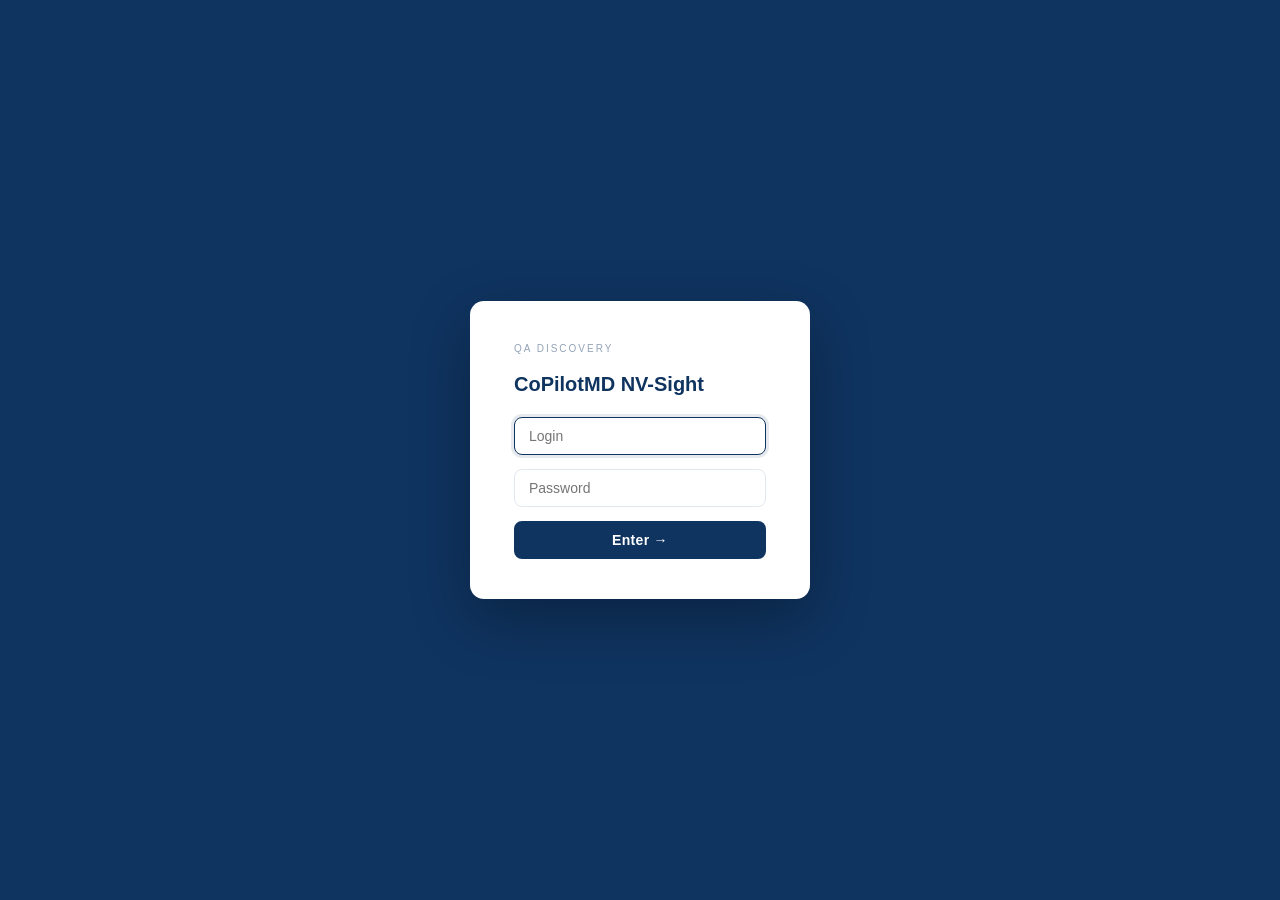
==== commit 4015e94a: "Fix: push login screen HTML and styles" ====
--- a/index.html
+++ b/index.html
@@ -7,7 +7,20 @@
   <link rel="stylesheet" href="styles.css" />
 </head>
 <body>
-<div class="layout">
+
+<div id="login-screen">
+  <div class="login-box">
+    <div class="login-logo">QA Discovery</div>
+    <h2>CoPilotMD NV-Sight</h2>
+    <input type="text"     id="login-user" placeholder="Login"    autocomplete="username" />
+    <input type="password" id="login-pass" placeholder="Password" autocomplete="current-password"
+           onkeydown="if(event.key==='Enter')doLogin()" />
+    <div id="login-error"></div>
+    <button onclick="doLogin()">Enter →</button>
+  </div>
+</div>
+
+<div id="app-layout" class="layout" style="display:none">
   <nav id="sidebar">
     <div class="nav-header">
       <div class="lang-switch">
@@ -22,6 +35,7 @@
   </nav>
   <main id="main"></main>
 </div>
+
 <script src="app.js"></script>
 </body>
 </html>
--- a/styles.css
+++ b/styles.css
@@ -6,6 +6,82 @@
   color: #1a1a2e;
   font-size: 15px;
   line-height: 1.6;
+}
+
+/* ── LOGIN ── */
+#login-screen {
+  display: flex;
+  align-items: center;
+  justify-content: center;
+  min-height: 100vh;
+  background: #0f3460;
+}
+
+.login-box {
+  background: #fff;
+  border-radius: 14px;
+  padding: 40px 44px;
+  width: 340px;
+  display: flex;
+  flex-direction: column;
+  gap: 14px;
+  box-shadow: 0 20px 60px rgba(0,0,0,0.3);
+}
+
+.login-logo {
+  font-size: 10px;
+  text-transform: uppercase;
+  letter-spacing: 2px;
+  color: #94a3b8;
+}
+
+.login-box h2 {
+  font-size: 20px;
+  font-weight: 700;
+  color: #0f3460;
+  margin: 0 0 6px;
+  line-height: 1.3;
+}
+
+.login-box input {
+  padding: 10px 14px;
+  border: 1px solid #e2e8f0;
+  border-radius: 8px;
+  font-size: 14px;
+  font-family: inherit;
+  color: #1a1a2e;
+  outline: none;
+  transition: border-color 0.2s;
+}
+
+.login-box input:focus {
+  border-color: #0f3460;
+  box-shadow: 0 0 0 3px rgba(15,52,96,0.1);
+}
+
+.login-box button {
+  padding: 11px;
+  background: #0f3460;
+  color: #fff;
+  border: none;
+  border-radius: 8px;
+  font-size: 14px;
+  font-weight: 700;
+  cursor: pointer;
+  letter-spacing: 0.3px;
+  transition: background 0.2s;
+}
+
+.login-box button:hover { background: #e94560; }
+
+#login-error {
+  display: none;
+  font-size: 12px;
+  color: #dc2626;
+  background: #fee2e2;
+  border-radius: 6px;
+  padding: 8px 12px;
+  text-align: center;
 }
 
 /* ── LAYOUT ── */
@@ -354,9 +430,82 @@
   margin-bottom: 8px;
 }
 
+/* ── RISK ANSWER PANEL ── */
+.risk-card-inner {
+  display: flex;
+  gap: 20px;
+}
+
+.risk-main { flex: 1; min-width: 0; }
+
+.risk-answer {
+  width: 460px;
+  min-width: 380px;
+  border-left: 1px solid #e5eaf3;
+  padding-left: 20px;
+  display: flex;
+  flex-direction: column;
+  gap: 8px;
+}
+
+.answer-label {
+  font-size: 11px;
+  font-weight: 700;
+  text-transform: uppercase;
+  letter-spacing: 0.5px;
+  color: #6b7a99;
+}
+
+.risk-answer textarea {
+  width: 100%;
+  min-height: 90px;
+  border: 1px solid #e2e8f0;
+  border-radius: 6px;
+  padding: 8px 10px;
+  font-size: 13px;
+  font-family: inherit;
+  resize: vertical;
+  color: #374151;
+  line-height: 1.5;
+}
+
+.risk-answer textarea:focus {
+  outline: none;
+  border-color: #0f3460;
+  box-shadow: 0 0 0 2px rgba(15,52,96,0.08);
+}
+
+.answer-text {
+  font-size: 13px;
+  color: #1a1a2e;
+  line-height: 1.6;
+  background: #f8fafc;
+  border: 1px solid #e2e8f0;
+  border-radius: 6px;
+  padding: 8px 10px;
+  min-height: 60px;
+}
+
+.answer-btn {
+  padding: 6px 14px;
+  border-radius: 6px;
+  border: none;
+  cursor: pointer;
+  font-size: 12px;
+  font-weight: 600;
+  letter-spacing: 0.3px;
+  align-self: flex-start;
+  transition: opacity 0.15s;
+}
+.answer-btn:hover { opacity: 0.8; }
+.answer-btn.save { background: #0f3460; color: #fff; }
+.answer-btn.edit { background: #f1f5f9; color: #475569; }
+
 /* ── RESPONSIVE ── */
 @media (max-width: 700px) {
   .needs-grid, .module-grid { grid-template-columns: 1fr; }
+  .risk-card-inner { flex-direction: column; }
+  .risk-answer { width: 100%; border-left: none; border-top: 1px solid #e5eaf3; padding-left: 0; padding-top: 16px; }
   main { padding: 24px 16px; }
   nav  { width: 200px; min-width: 200px; }
 }
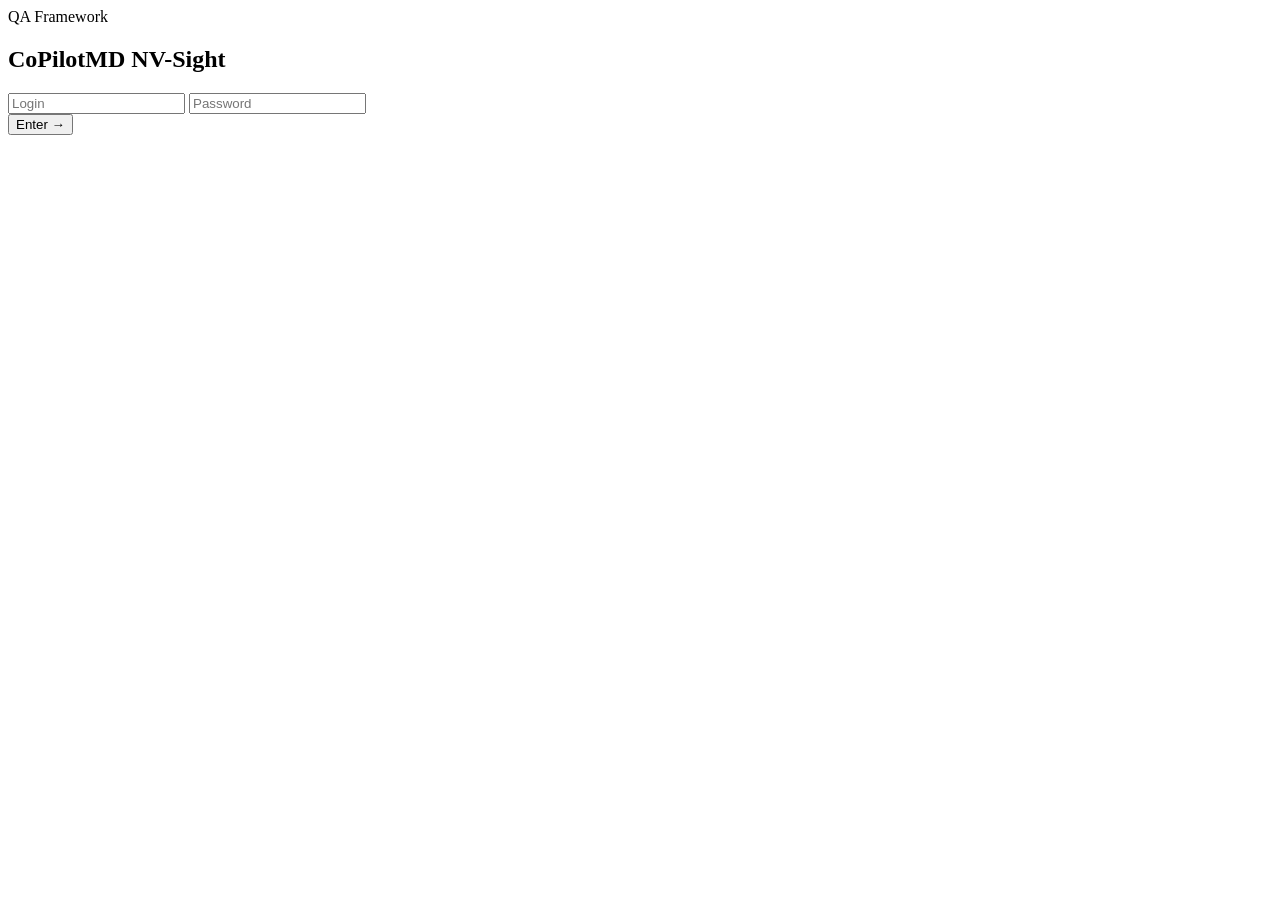
==== commit 55f557dd: "Activate presentation site; archive old QA discovery files" ====
--- a/index.html
+++ b/index.html
@@ -3,14 +3,14 @@
 <head>
   <meta charset="UTF-8" />
   <meta name="viewport" content="width=device-width, initial-scale=1.0"/>
-  <title>CoPilotMD NV-Sight — QA Discovery</title>
-  <link rel="stylesheet" href="styles.css" />
+  <title>CoPilotMD NV-Sight — QA Framework</title>
+  <link rel="stylesheet" href="pres-styles.css" />
 </head>
 <body>
 
 <div id="login-screen">
   <div class="login-box">
-    <div class="login-logo">QA Discovery</div>
+    <div class="login-logo">QA Framework</div>
     <h2>CoPilotMD NV-Sight</h2>
     <input type="text"     id="login-user" placeholder="Login"    autocomplete="username" />
     <input type="password" id="login-pass" placeholder="Password" autocomplete="current-password"
@@ -23,19 +23,15 @@
 <div id="app-layout" class="layout" style="display:none">
   <nav id="sidebar">
     <div class="nav-header">
-      <div class="lang-switch">
-        <button id="btn-en" class="lang-btn active" onclick="switchLang('en')">EN</button>
-        <button id="btn-ru" class="lang-btn" onclick="switchLang('ru')">RU</button>
-      </div>
-      <div class="logo">QA Discovery</div>
+      <div class="logo">QA Framework</div>
       <h2>CoPilotMD<br>NV-Sight</h2>
-      <div class="subtitle" id="nav-subtitle"></div>
+      <div class="subtitle">Mykhailo Novozhenov · QA Expert</div>
     </div>
     <ul id="nav-list"></ul>
   </nav>
   <main id="main"></main>
 </div>
 
-<script src="app.js"></script>
+<script src="pres-app.js"></script>
 </body>
 </html>
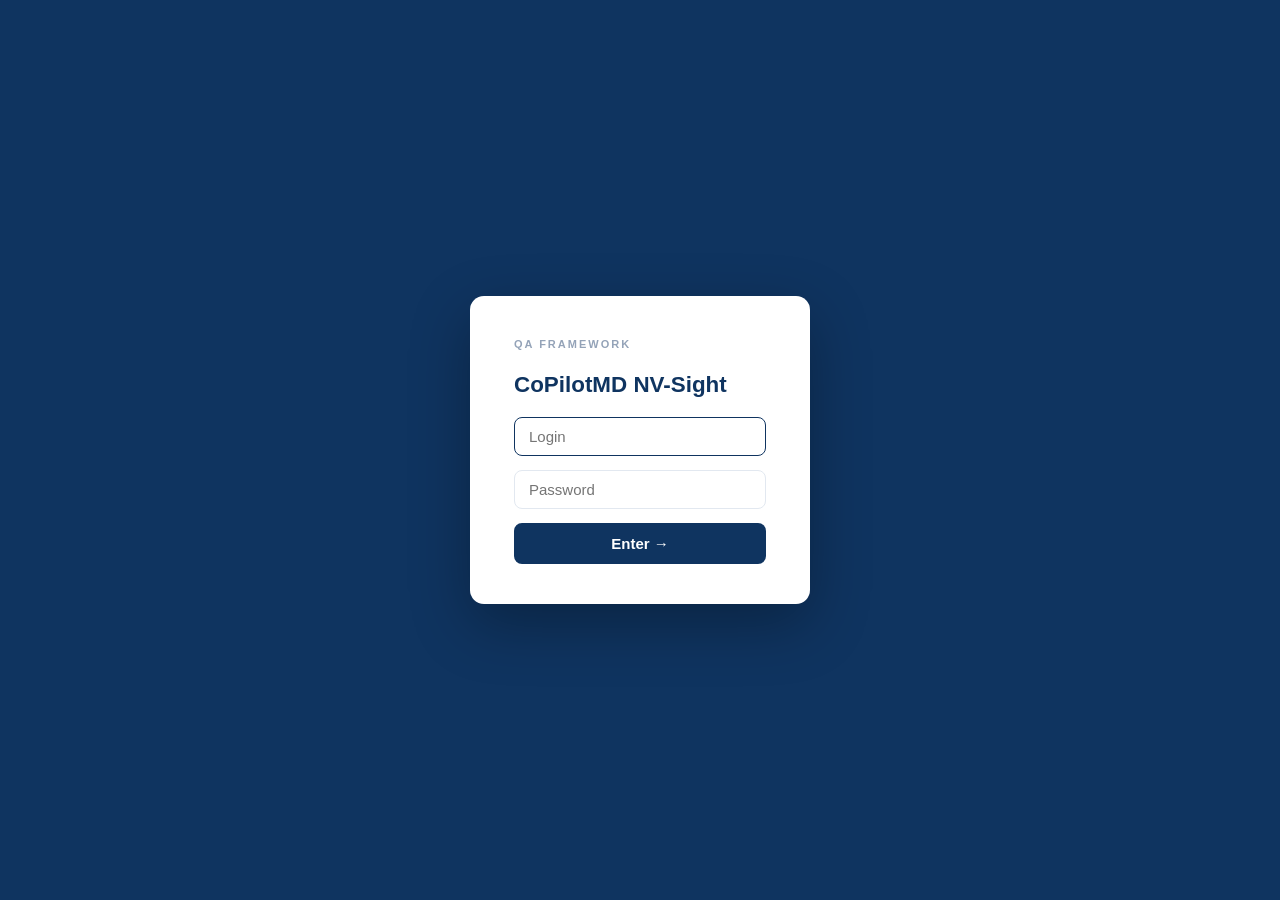
==== commit 9e999aec: "Fix asset refs in index.html" ====
--- a/index.html
+++ b/index.html
@@ -4,7 +4,7 @@
   <meta charset="UTF-8" />
   <meta name="viewport" content="width=device-width, initial-scale=1.0"/>
   <title>CoPilotMD NV-Sight — QA Framework</title>
-  <link rel="stylesheet" href="pres-styles.css" />
+  <link rel="stylesheet" href="styles.css" />
 </head>
 <body>
 
@@ -32,6 +32,6 @@
   <main id="main"></main>
 </div>
 
-<script src="pres-app.js"></script>
+<script src="app.js"></script>
 </body>
 </html>
--- a/styles.css
+++ b/styles.css
@@ -0,0 +1,374 @@
+* { box-sizing: border-box; margin: 0; padding: 0; }
+
+body {
+  font-family: -apple-system, BlinkMacSystemFont, 'Segoe UI', Roboto, sans-serif;
+  background: #eef2f7;
+  color: #1a1a2e;
+  font-size: 15px;
+  line-height: 1.6;
+}
+
+/* ── LOGIN ── */
+#login-screen {
+  display: flex;
+  align-items: center;
+  justify-content: center;
+  min-height: 100vh;
+  background: #0f3460;
+}
+
+.login-box {
+  background: #fff;
+  border-radius: 14px;
+  padding: 40px 44px;
+  width: 340px;
+  display: flex;
+  flex-direction: column;
+  gap: 14px;
+  box-shadow: 0 20px 60px rgba(0,0,0,0.3);
+}
+
+.login-logo {
+  font-size: 11px;
+  font-weight: 700;
+  letter-spacing: 2px;
+  text-transform: uppercase;
+  color: #94a3b8;
+}
+
+.login-box h2 {
+  font-size: 1.4rem;
+  color: #0f3460;
+  font-weight: 700;
+}
+
+.login-box input {
+  padding: 10px 14px;
+  border: 1.5px solid #e2e8f0;
+  border-radius: 8px;
+  font-size: 15px;
+  outline: none;
+  transition: border-color 0.15s;
+}
+
+.login-box input:focus { border-color: #0f3460; }
+
+#login-error {
+  display: none;
+  color: #dc2626;
+  font-size: 13px;
+  font-weight: 500;
+}
+
+.login-box button {
+  padding: 12px;
+  background: #0f3460;
+  color: #fff;
+  border: none;
+  border-radius: 8px;
+  font-size: 15px;
+  font-weight: 600;
+  cursor: pointer;
+  transition: opacity 0.15s;
+}
+
+.login-box button:hover { opacity: 0.88; }
+
+/* ── LAYOUT ── */
+.layout { display: flex; min-height: 100vh; }
+
+/* ── SIDEBAR ── */
+nav {
+  width: 260px;
+  min-width: 260px;
+  background: #0f3460;
+  color: #fff;
+  position: sticky;
+  top: 0;
+  height: 100vh;
+  overflow-y: auto;
+  display: flex;
+  flex-direction: column;
+}
+
+.nav-header {
+  padding: 24px 20px 18px;
+  border-bottom: 1px solid rgba(255,255,255,0.08);
+}
+
+.nav-header .logo {
+  font-size: 10px;
+  font-weight: 700;
+  letter-spacing: 2px;
+  text-transform: uppercase;
+  color: #60a5fa;
+  margin-bottom: 8px;
+}
+
+.nav-header h2 {
+  font-size: 1.1rem;
+  font-weight: 700;
+  color: #fff;
+  line-height: 1.3;
+  margin-bottom: 6px;
+}
+
+.nav-header .subtitle {
+  font-size: 11px;
+  color: #7096b9;
+  font-weight: 500;
+}
+
+#nav-list {
+  flex: 1;
+  list-style: none;
+  padding: 8px 0 16px;
+}
+
+.group-label {
+  padding: 12px 20px 4px;
+  font-size: 10px;
+  font-weight: 700;
+  letter-spacing: 1.5px;
+  text-transform: uppercase;
+  color: #4a6fa5;
+}
+
+#nav-list a {
+  display: flex;
+  align-items: center;
+  gap: 10px;
+  padding: 7px 20px;
+  color: #a8c4e0;
+  text-decoration: none;
+  font-size: 12.5px;
+  font-weight: 500;
+  transition: background 0.12s, color 0.12s;
+  border-left: 3px solid transparent;
+}
+
+#nav-list a:hover {
+  background: rgba(255,255,255,0.06);
+  color: #fff;
+}
+
+#nav-list a.active {
+  background: rgba(96,165,250,0.12);
+  color: #93c5fd;
+  border-left-color: #60a5fa;
+}
+
+.nav-num {
+  min-width: 20px;
+  height: 20px;
+  border-radius: 50%;
+  background: rgba(255,255,255,0.07);
+  font-size: 10px;
+  font-weight: 700;
+  display: flex;
+  align-items: center;
+  justify-content: center;
+  color: #5a7da0;
+  flex-shrink: 0;
+}
+
+#nav-list a.active .nav-num {
+  background: rgba(96,165,250,0.22);
+  color: #93c5fd;
+}
+
+/* ── MAIN ── */
+main {
+  flex: 1;
+  background: #eef2f7;
+  display: flex;
+  flex-direction: column;
+  align-items: center;
+  padding: 28px 40px 48px;
+  min-height: 100vh;
+}
+
+/* ── PROGRESS BAR ── */
+.slide-progress {
+  width: 100%;
+  max-width: 880px;
+  height: 3px;
+  background: #dde3ed;
+  border-radius: 2px;
+  margin-bottom: 18px;
+  overflow: hidden;
+}
+
+.slide-progress-fill {
+  height: 100%;
+  background: linear-gradient(90deg, #3b82f6, #6366f1);
+  border-radius: 2px;
+  transition: width 0.35s ease;
+}
+
+/* ── TOP BAR ── */
+.slide-topbar {
+  width: 100%;
+  max-width: 880px;
+  display: flex;
+  align-items: center;
+  justify-content: space-between;
+  margin-bottom: 20px;
+}
+
+.slide-counter {
+  font-size: 12px;
+  font-weight: 700;
+  letter-spacing: 0.8px;
+  color: #94a3b8;
+  text-transform: uppercase;
+}
+
+.slide-nav-btns {
+  display: flex;
+  gap: 8px;
+}
+
+.slide-btn {
+  padding: 7px 18px;
+  border-radius: 8px;
+  border: 1.5px solid #d1d9e6;
+  background: #fff;
+  color: #475569;
+  font-size: 13px;
+  font-weight: 600;
+  cursor: pointer;
+  transition: all 0.12s;
+}
+
+.slide-btn:hover {
+  background: #0f3460;
+  color: #fff;
+  border-color: #0f3460;
+}
+
+/* ── SLIDE CARD ── */
+.slide-card {
+  background: #fff;
+  border-radius: 18px;
+  box-shadow: 0 2px 20px rgba(15,52,96,0.07);
+  padding: 52px 56px;
+  width: 100%;
+  max-width: 880px;
+  min-height: 520px;
+  display: flex;
+  flex-direction: column;
+}
+
+.slide-icon {
+  font-size: 3rem;
+  line-height: 1;
+  margin-bottom: 16px;
+}
+
+.slide-title {
+  font-size: 2.2rem;
+  font-weight: 800;
+  color: #0f172a;
+  line-height: 1.15;
+  margin-bottom: 14px;
+}
+
+.slide-group-badge {
+  display: inline-block;
+  padding: 4px 14px;
+  border-radius: 20px;
+  font-size: 11px;
+  font-weight: 700;
+  letter-spacing: 0.8px;
+  text-transform: uppercase;
+  margin-bottom: 28px;
+}
+
+.badge-foundation   { background:#eff6ff; color:#1d4ed8; border:1px solid #bfdbfe; }
+.badge-operational  { background:#f0fdf4; color:#15803d; border:1px solid #86efac; }
+.badge-regulatory   { background:#fffbeb; color:#92400e; border:1px solid #fcd34d; }
+
+.slide-divider {
+  height: 1px;
+  background: #f1f5f9;
+  margin-bottom: 30px;
+}
+
+.slide-body {
+  flex: 1;
+  color: #374151;
+  font-size: 15px;
+  line-height: 1.75;
+}
+
+.slide-placeholder {
+  color: #cbd5e1;
+  font-size: 14px;
+  font-style: italic;
+  text-align: center;
+  margin-top: 80px;
+}
+
+/* ── OVERVIEW ── */
+.overview-intro {
+  color: #475569;
+  font-size: 15px;
+  margin-bottom: 30px;
+  max-width: 640px;
+  line-height: 1.65;
+}
+
+.doc-group-section {
+  margin-bottom: 22px;
+}
+
+.doc-group-title {
+  font-size: 10px;
+  font-weight: 700;
+  letter-spacing: 1.5px;
+  text-transform: uppercase;
+  margin-bottom: 10px;
+}
+
+.doc-group-title.foundation  { color: #3b82f6; }
+.doc-group-title.operational { color: #22c55e; }
+.doc-group-title.regulatory  { color: #eab308; }
+
+.doc-chips {
+  display: flex;
+  flex-wrap: wrap;
+  gap: 8px;
+}
+
+.doc-chip {
+  display: flex;
+  align-items: center;
+  gap: 7px;
+  padding: 8px 14px;
+  border-radius: 10px;
+  background: #f8fafc;
+  border: 1.5px solid #e2e8f0;
+  font-size: 13px;
+  font-weight: 500;
+  color: #334155;
+  cursor: pointer;
+  transition: all 0.12s;
+  user-select: none;
+}
+
+.doc-chip:hover {
+  background: #0f3460;
+  color: #fff;
+  border-color: #0f3460;
+  transform: translateY(-1px);
+  box-shadow: 0 4px 12px rgba(15,52,96,0.15);
+}
+
+/* ── RESPONSIVE ── */
+@media (max-width: 800px) {
+  main { padding: 20px 16px 40px; }
+  .slide-card { padding: 32px 28px; }
+  .slide-title { font-size: 1.5rem; }
+  nav { width: 200px; min-width: 200px; }
+}
